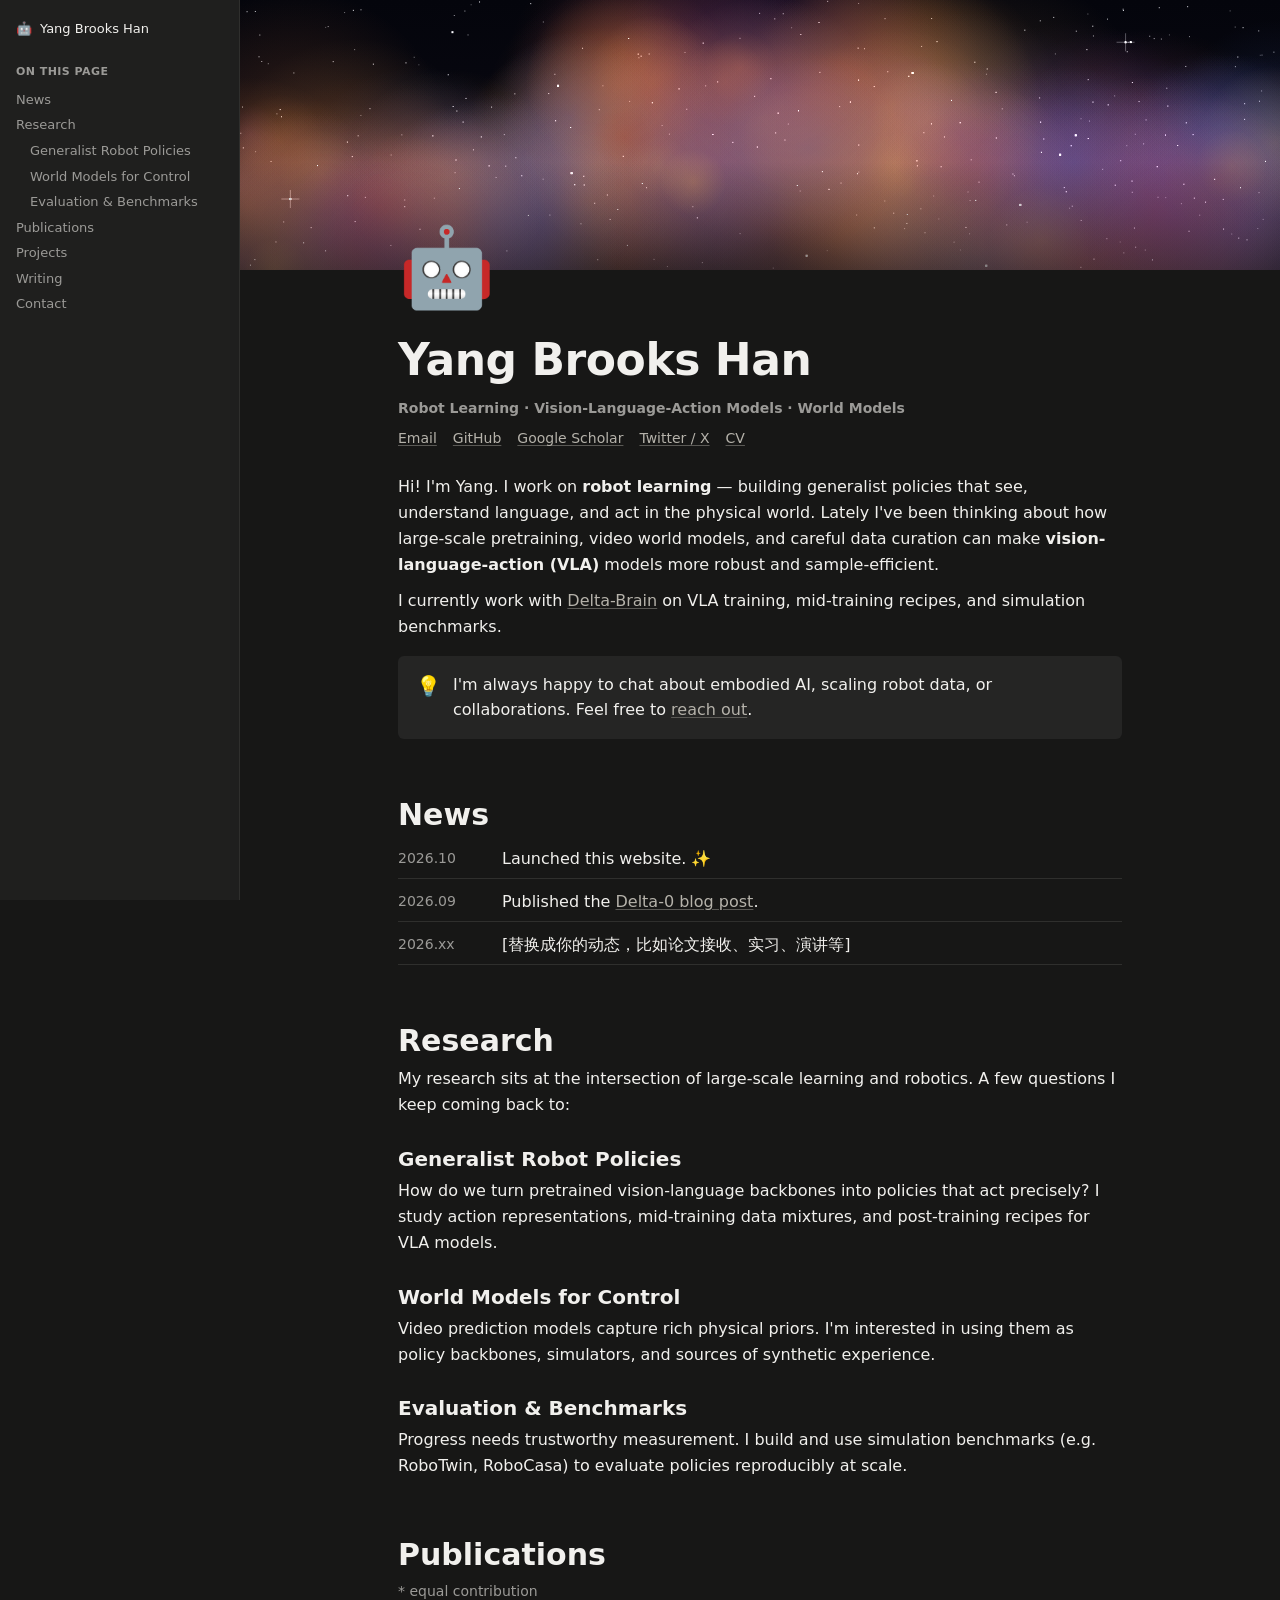
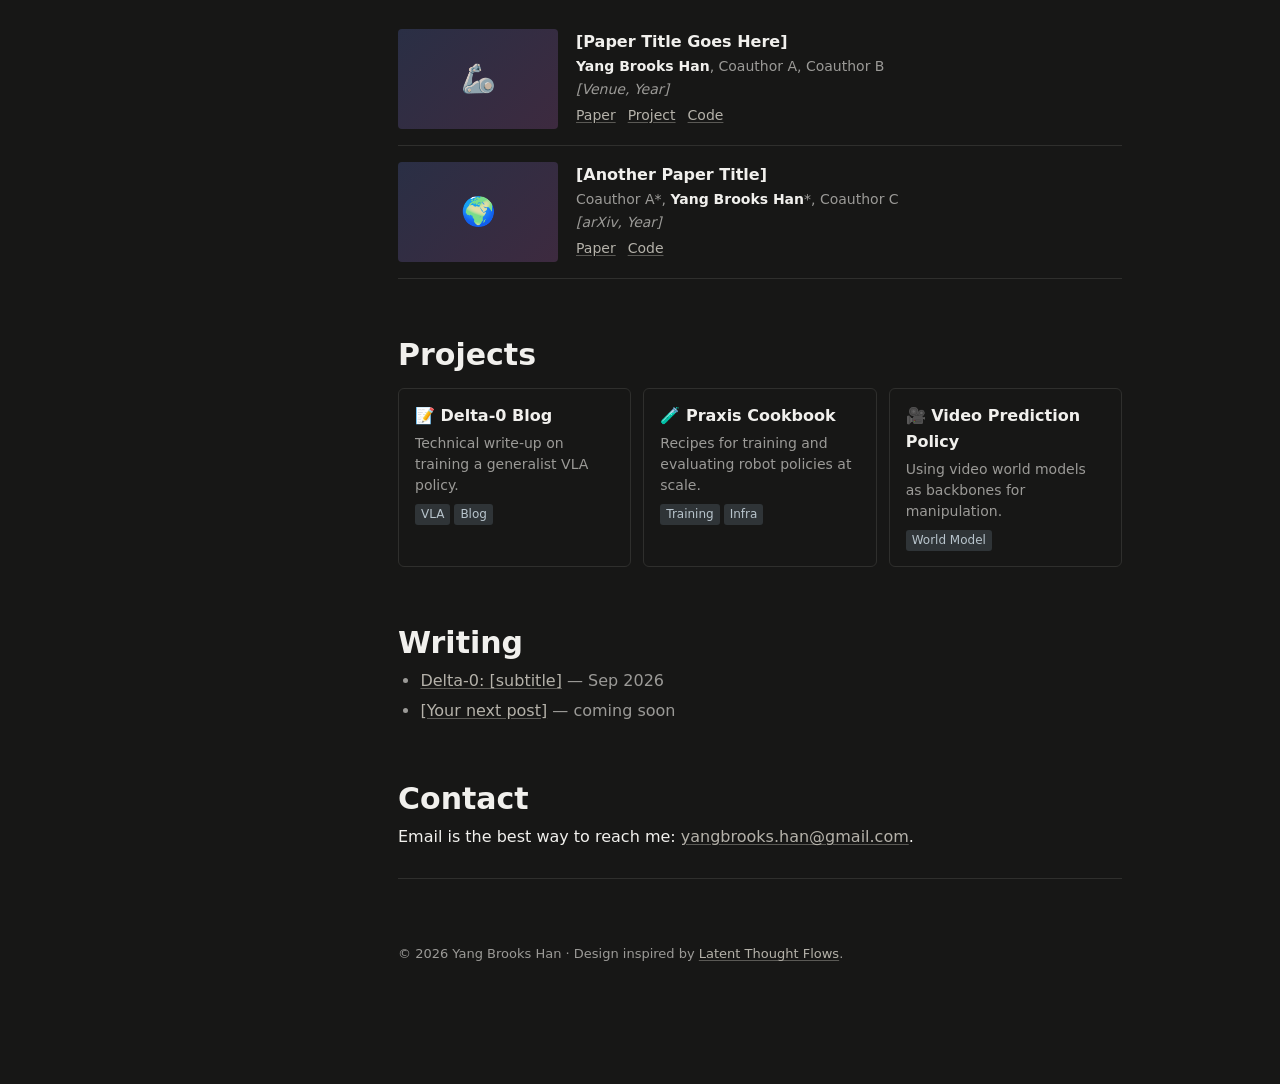
==== index.html @ 304badc1 "Add personal homepage" ====
<!doctype html>
<html lang="zh-CN">
<head>
<meta charset="utf-8">
<meta name="viewport" content="width=device-width, initial-scale=1">
<title>Yang Brooks Han</title>
<meta name="description" content="Yang Brooks Han — robot learning, vision-language-action models, world models.">
<link rel="icon" href="data:image/svg+xml,<svg xmlns='http://www.w3.org/2000/svg' viewBox='0 0 100 100'><text y='.9em' font-size='90'>🤖</text></svg>">
<style>
  :root {
    --bg: #171716;
    --sidebar: #1f1f1e;
    --fg: #f1f0ed;
    --muted: #9b9a97;
    --link: #b5b2aa;
    --border: #2f2f2d;
    --hover: #2a2a28;
    --callout: #252524;
    --accent: #e3b341;
    --font: ui-sans-serif, -apple-system, "system-ui", "Segoe UI", Helvetica, "Apple Color Emoji", Arial, sans-serif, "Segoe UI Emoji", "Segoe UI Symbol";
  }
  * { box-sizing: border-box; }
  html { scroll-behavior: smooth; }
  body { margin: 0; background: var(--bg); color: var(--fg); font-family: var(--font); font-size: 16px; line-height: 1.62; -webkit-font-smoothing: antialiased; }
  a { color: var(--link); text-decoration: underline; text-underline-offset: 2px; text-decoration-color: #5a5955; }
  a:hover { color: var(--fg); text-decoration-color: var(--fg); }

  /* ---------- sidebar ---------- */
  .page-shell { display: flex; min-height: 100vh; }
  .sidebar { position: sticky; top: 0; height: 100vh; width: 240px; flex-shrink: 0; background: var(--sidebar); border-right: 1px solid var(--border); overflow-y: auto; padding: 12px 8px 24px; font-size: 13px; }
  .sidebar .home { display: flex; align-items: center; gap: 8px; padding: 6px 8px; border-radius: 4px; color: var(--fg); text-decoration: none; font-weight: 500; }
  .sidebar .home:hover { background: var(--hover); }
  .toc-label { margin: 18px 8px 6px; font-size: 11px; font-weight: 600; letter-spacing: .04em; color: var(--muted); text-transform: uppercase; }
  .toc-link { display: block; padding: 4px 8px; border-radius: 4px; color: var(--muted); text-decoration: none; line-height: 1.35; }
  .toc-link.sub { padding-left: 22px; }
  .toc-link:hover { background: var(--hover); color: var(--fg); }
  .toc-link.active { color: var(--fg); background: var(--hover); }

  /* ---------- page ---------- */
  .page { flex: 1; min-width: 0; }
  .cover { position: relative; height: 30vh; min-height: 200px; max-height: 300px; overflow: hidden; background: #05060d; }
  .cover canvas { width: 100%; height: 100%; display: block; }
  .content { max-width: 772px; margin: 0 auto; padding: 0 24px 120px; }
  .icon { font-size: 78px; line-height: 1; margin-top: -42px; position: relative; user-select: none; }
  h1 { font-size: 44px; font-weight: 700; line-height: 1.2; margin: 28px 0 10px; letter-spacing: -.01em; }
  h2 { font-size: 30px; font-weight: 700; line-height: 1.3; margin: 56px 0 6px; scroll-margin-top: 24px; }
  h3 { font-size: 20px; font-weight: 600; line-height: 1.3; margin: 28px 0 4px; scroll-margin-top: 24px; }
  p { margin: 6px 0 10px; }
  .meta { color: var(--muted); font-size: 14px; font-weight: 600; margin-bottom: 6px; }
  .links { display: flex; flex-wrap: wrap; gap: 6px 16px; font-size: 14px; margin: 8px 0 24px; }
  hr { border: 0; border-top: 1px solid var(--border); margin: 28px 0; }

  .callout { display: flex; gap: 12px; background: var(--callout); border-radius: 6px; padding: 16px 18px; margin: 16px 0; }
  .callout .emoji { font-size: 20px; line-height: 1.4; }

  ul { padding-left: 1.4em; margin: 6px 0 12px; }
  li { margin: 4px 0; }
  li::marker { color: var(--muted); }

  /* news */
  .news { list-style: none; padding: 0; }
  .news li { display: grid; grid-template-columns: 92px 1fr; gap: 12px; padding: 6px 0; border-bottom: 1px solid var(--border); }
  .news time { color: var(--muted); font-size: 14px; font-variant-numeric: tabular-nums; padding-top: 1px; }

  /* project cards */
  .cards { display: grid; grid-template-columns: repeat(auto-fill, minmax(220px, 1fr)); gap: 12px; margin: 14px 0; }
  .card { display: block; border: 1px solid var(--border); border-radius: 6px; padding: 14px 16px; color: var(--fg); text-decoration: none; transition: background .15s; }
  .card:hover { background: var(--hover); color: var(--fg); }
  .card .t { font-weight: 600; margin-bottom: 4px; }
  .card .d { color: var(--muted); font-size: 14px; line-height: 1.5; }
  .tag { display: inline-block; font-size: 12px; padding: 1px 6px; border-radius: 3px; background: #2f3437; color: #b8c4cc; margin: 8px 4px 0 0; }

  /* publications */
  .pub { display: grid; grid-template-columns: 160px 1fr; gap: 18px; padding: 16px 0; border-bottom: 1px solid var(--border); }
  .pub .thumb { aspect-ratio: 16/10; border-radius: 4px; background: linear-gradient(135deg, #2a2f45, #3d2a3f); display: grid; place-items: center; font-size: 28px; }
  .pub .t { font-weight: 600; }
  .pub .a { color: var(--muted); font-size: 14px; }
  .pub .a b { color: var(--fg); font-weight: 600; }
  .pub .v { font-size: 14px; font-style: italic; color: var(--muted); }
  .pub .l { font-size: 14px; display: flex; gap: 12px; margin-top: 4px; }

  pre { background: var(--callout); border-radius: 6px; padding: 14px 16px; overflow-x: auto; font-size: 13px; line-height: 1.5; }
  code { font-family: ui-monospace, SFMono-Regular, Menlo, monospace; }
  footer { color: var(--muted); font-size: 13px; margin-top: 64px; }

  @media (max-width: 900px) {
    .sidebar { display: none; }
    h1 { font-size: 34px; }
    h2 { font-size: 25px; }
    .content { padding: 0 16px 80px; }
    .icon { font-size: 60px; margin-top: -32px; }
    .pub { grid-template-columns: 1fr; gap: 10px; }
    .pub .thumb { max-width: 220px; }
  }
</style>
</head>
<body>
<div class="page-shell">

  <aside class="sidebar">
    <a class="home" href="#top"><span>🤖</span><span>Yang Brooks Han</span></a>
    <div class="toc-label">On this page</div>
    <nav id="toc"></nav>
  </aside>

  <main class="page" id="top">
    <div class="cover"><canvas id="cover"></canvas></div>
    <div class="content">
      <div class="icon">🤖</div>
      <h1>Yang Brooks Han</h1>
      <div class="meta">Robot Learning · Vision-Language-Action Models · World Models</div>
      <div class="links">
        <a href="mailto:yangbrooks.han@gmail.com">Email</a>
        <a href="https://github.com/YangBrooksHan">GitHub</a>
        <a href="#">Google Scholar</a>
        <a href="#">Twitter / X</a>
        <a href="#">CV</a>
      </div>

      <p>Hi! I'm Yang. I work on <b>robot learning</b> — building generalist policies that see, understand language, and act in the physical world. Lately I've been thinking about how large-scale pretraining, video world models, and careful data curation can make <b>vision-language-action (VLA)</b> models more robust and sample-efficient.</p>
      <p>I currently work with <a href="https://github.com/Delta-Brain">Delta-Brain</a> on VLA training, mid-training recipes, and simulation benchmarks.</p>

      <div class="callout">
        <div class="emoji">💡</div>
        <div>I'm always happy to chat about embodied AI, scaling robot data, or collaborations. Feel free to <a href="mailto:yangbrooks.han@gmail.com">reach out</a>.</div>
      </div>

      <h2 id="news">News</h2>
      <ul class="news">
        <li><time>2026.10</time><span>Launched this website. ✨</span></li>
        <li><time>2026.09</time><span>Published the <a href="https://github.com/Delta-Brain/delta-blog">Delta-0 blog post</a>.</span></li>
        <li><time>2026.xx</time><span>[替换成你的动态，比如论文接收、实习、演讲等]</span></li>
      </ul>

      <h2 id="research">Research</h2>
      <p>My research sits at the intersection of large-scale learning and robotics. A few questions I keep coming back to:</p>
      <h3 id="vla">Generalist Robot Policies</h3>
      <p>How do we turn pretrained vision-language backbones into policies that act precisely? I study action representations, mid-training data mixtures, and post-training recipes for VLA models.</p>
      <h3 id="world-models">World Models for Control</h3>
      <p>Video prediction models capture rich physical priors. I'm interested in using them as policy backbones, simulators, and sources of synthetic experience.</p>
      <h3 id="eval">Evaluation &amp; Benchmarks</h3>
      <p>Progress needs trustworthy measurement. I build and use simulation benchmarks (e.g. RoboTwin, RoboCasa) to evaluate policies reproducibly at scale.</p>

      <h2 id="publications">Publications</h2>
      <p style="color:var(--muted);font-size:14px">* equal contribution</p>
      <div class="pub">
        <div class="thumb">🦾</div>
        <div>
          <div class="t">[Paper Title Goes Here]</div>
          <div class="a"><b>Yang Brooks Han</b>, Coauthor A, Coauthor B</div>
          <div class="v">[Venue, Year]</div>
          <div class="l"><a href="#">Paper</a><a href="#">Project</a><a href="#">Code</a></div>
        </div>
      </div>
      <div class="pub">
        <div class="thumb">🌍</div>
        <div>
          <div class="t">[Another Paper Title]</div>
          <div class="a">Coauthor A*, <b>Yang Brooks Han</b>*, Coauthor C</div>
          <div class="v">[arXiv, Year]</div>
          <div class="l"><a href="#">Paper</a><a href="#">Code</a></div>
        </div>
      </div>

      <h2 id="projects">Projects</h2>
      <div class="cards">
        <a class="card" href="https://github.com/Delta-Brain/delta-blog">
          <div class="t">📝 Delta-0 Blog</div>
          <div class="d">Technical write-up on training a generalist VLA policy.</div>
          <span class="tag">VLA</span><span class="tag">Blog</span>
        </a>
        <a class="card" href="#">
          <div class="t">🧪 Praxis Cookbook</div>
          <div class="d">Recipes for training and evaluating robot policies at scale.</div>
          <span class="tag">Training</span><span class="tag">Infra</span>
        </a>
        <a class="card" href="#">
          <div class="t">🎥 Video Prediction Policy</div>
          <div class="d">Using video world models as backbones for manipulation.</div>
          <span class="tag">World Model</span>
        </a>
      </div>

      <h2 id="writing">Writing</h2>
      <ul>
        <li><a href="https://github.com/Delta-Brain/delta-blog">Delta-0: [subtitle]</a> <span style="color:var(--muted)">— Sep 2026</span></li>
        <li><a href="#">[Your next post]</a> <span style="color:var(--muted)">— coming soon</span></li>
      </ul>

      <h2 id="contact">Contact</h2>
      <p>Email is the best way to reach me: <a href="mailto:yangbrooks.han@gmail.com">yangbrooks.han@gmail.com</a>.</p>

      <hr>
      <footer>© 2026 Yang Brooks Han · Design inspired by <a href="https://latent-thought-flows.vercel.app/">Latent Thought Flows</a>.</footer>
    </div>
  </main>
</div>

<script>
// ---- table of contents + scrollspy ----
(function () {
  const toc = document.getElementById('toc');
  const heads = [...document.querySelectorAll('.content h2[id], .content h3[id]')];
  const links = heads.map(h => {
    const a = document.createElement('a');
    a.href = '#' + h.id;
    a.textContent = h.textContent;
    a.className = 'toc-link' + (h.tagName === 'H3' ? ' sub' : '');
    toc.appendChild(a);
    return a;
  });
  function spy() {
    let i = heads.findLastIndex ? heads.findLastIndex(h => h.getBoundingClientRect().top < 120) : -1;
    links.forEach((a, j) => a.classList.toggle('active', j === i));
  }
  addEventListener('scroll', spy, { passive: true });
  spy();
})();

// ---- generated nebula cover ----
(function () {
  const c = document.getElementById('cover'), ctx = c.getContext('2d');
  let seed = 7;
  const rnd = () => (seed = (seed * 16807) % 2147483647) / 2147483647;
  function draw() {
    const dpr = Math.min(devicePixelRatio || 1, 2);
    const w = c.clientWidth, h = c.clientHeight;
    if (!w || !h) return;
    c.width = w * dpr; c.height = h * dpr;
    ctx.setTransform(dpr, 0, 0, dpr, 0, 0);
    seed = 7;
    const g = ctx.createLinearGradient(0, 0, 0, h);
    g.addColorStop(0, '#04050c'); g.addColorStop(1, '#0c0a14');
    ctx.fillStyle = g; ctx.fillRect(0, 0, w, h);
    // nebula clouds
    const palette = ['rgba(214,120,60,', 'rgba(170,70,40,', 'rgba(60,90,170,', 'rgba(120,60,140,', 'rgba(230,170,90,'];
    for (let i = 0; i < 140; i++) {
      const x = rnd() * w;
      const ridge = h * (0.55 + 0.18 * Math.sin(x / w * 9 + rnd()));
      const y = ridge + (rnd() - 0.3) * h * 0.5, r = 30 + rnd() * 150;
      const col = palette[(rnd() * palette.length) | 0];
      const rg = ctx.createRadialGradient(x, y, 0, x, y, r);
      rg.addColorStop(0, col + (0.18 + rnd() * 0.22) + ')');
      rg.addColorStop(1, col + '0)');
      ctx.fillStyle = rg; ctx.beginPath(); ctx.arc(x, y, r, 0, Math.PI * 2); ctx.fill();
    }
    // stars
    ctx.globalCompositeOperation = 'lighter';
    for (let i = 0; i < w * h / 900; i++) {
      const x = rnd() * w, y = rnd() * h, s = rnd();
      ctx.fillStyle = `rgba(255,255,255,${0.3 + s * 0.7})`;
      ctx.fillRect(x, y, s > 0.97 ? 2 : 1, s > 0.97 ? 2 : 1);
      if (s > 0.995) {
        ctx.strokeStyle = 'rgba(255,255,255,.5)'; ctx.lineWidth = 0.6;
        ctx.beginPath(); ctx.moveTo(x - 8, y + 1); ctx.lineTo(x + 10, y + 1);
        ctx.moveTo(x + 1, y - 8); ctx.lineTo(x + 1, y + 10); ctx.stroke();
      }
    }
    ctx.globalCompositeOperation = 'source-over';
    const fade = ctx.createLinearGradient(0, h * 0.6, 0, h);
    fade.addColorStop(0, 'rgba(23,23,22,0)'); fade.addColorStop(1, 'rgba(23,23,22,.55)');
    ctx.fillStyle = fade; ctx.fillRect(0, 0, w, h);
  }
  new ResizeObserver(draw).observe(c.parentElement);
})();
</script>
</body>
</html>
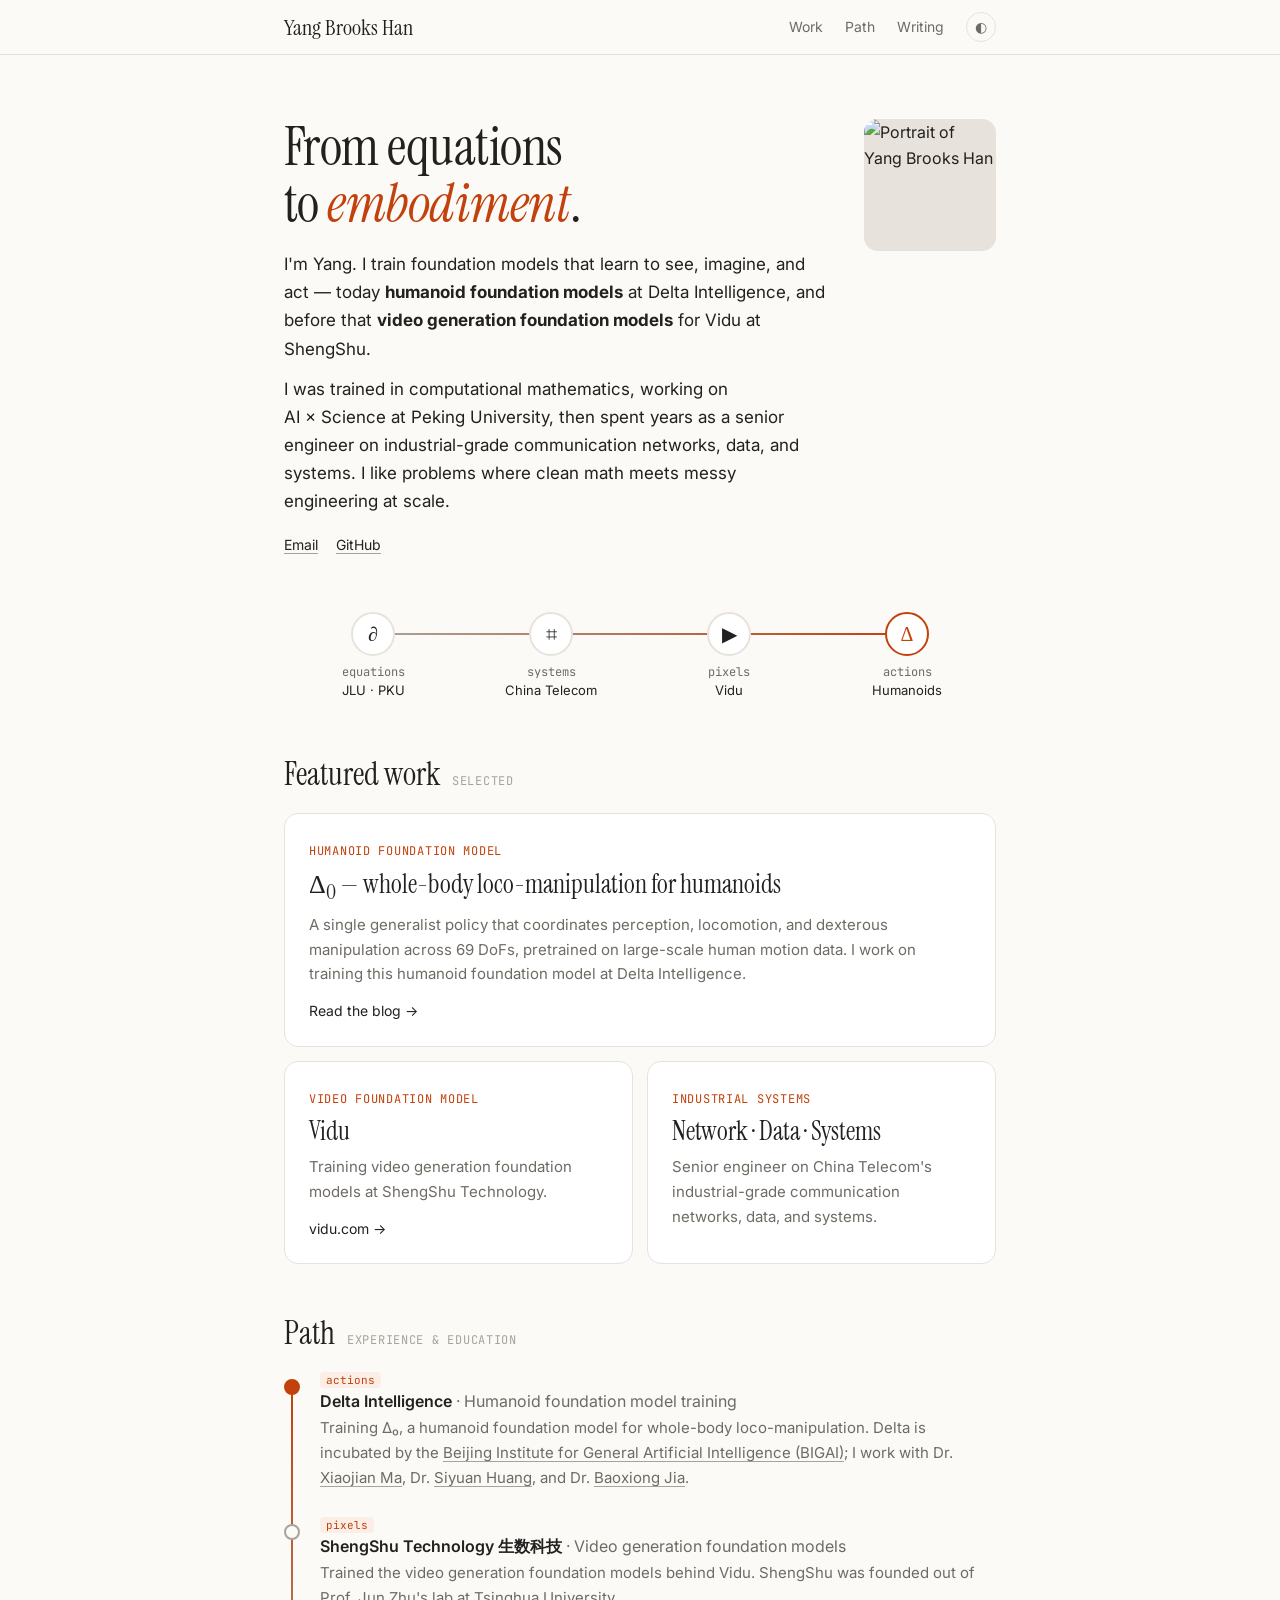
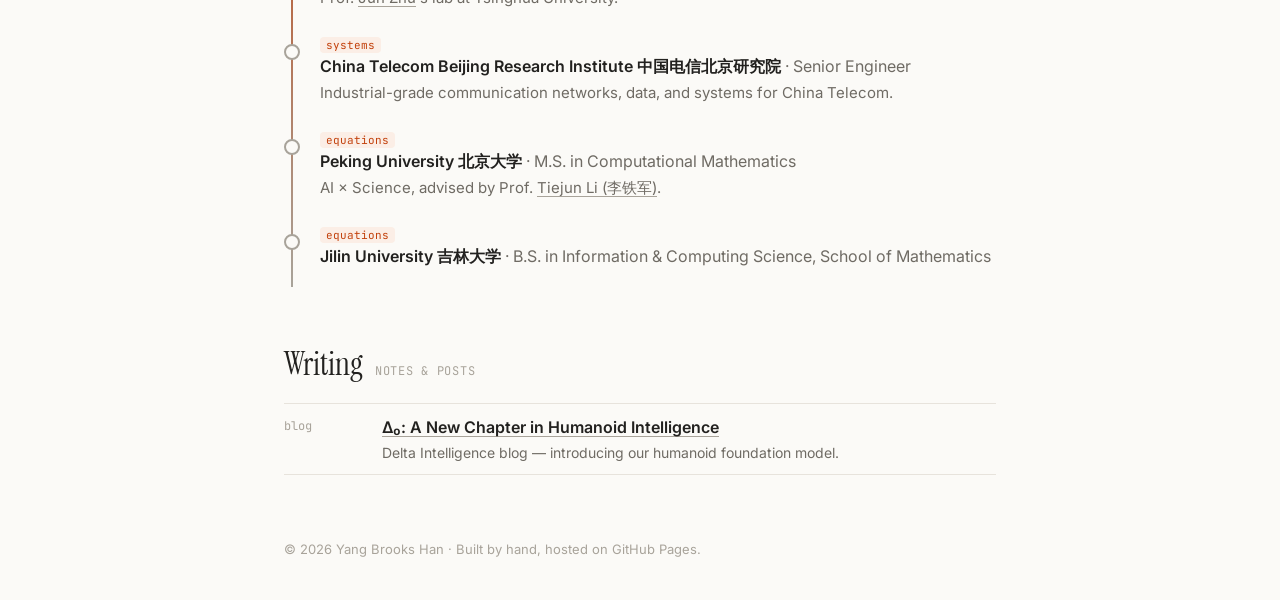
==== commit 9a7ffc15: "Add homepage built around math-to-embodiment path" ====
--- a/index.html
+++ b/index.html
@@ -1,268 +1,121 @@
 <!doctype html>
-<html lang="zh-CN">
+<html lang="en">
 <head>
 <meta charset="utf-8">
 <meta name="viewport" content="width=device-width, initial-scale=1">
 <title>Yang Brooks Han</title>
-<meta name="description" content="Yang Brooks Han — robot learning, vision-language-action models, world models.">
-<link rel="icon" href="data:image/svg+xml,<svg xmlns='http://www.w3.org/2000/svg' viewBox='0 0 100 100'><text y='.9em' font-size='90'>🤖</text></svg>">
-<style>
-  :root {
-    --bg: #171716;
-    --sidebar: #1f1f1e;
-    --fg: #f1f0ed;
-    --muted: #9b9a97;
-    --link: #b5b2aa;
-    --border: #2f2f2d;
-    --hover: #2a2a28;
-    --callout: #252524;
-    --accent: #e3b341;
-    --font: ui-sans-serif, -apple-system, "system-ui", "Segoe UI", Helvetica, "Apple Color Emoji", Arial, sans-serif, "Segoe UI Emoji", "Segoe UI Symbol";
-  }
-  * { box-sizing: border-box; }
-  html { scroll-behavior: smooth; }
-  body { margin: 0; background: var(--bg); color: var(--fg); font-family: var(--font); font-size: 16px; line-height: 1.62; -webkit-font-smoothing: antialiased; }
-  a { color: var(--link); text-decoration: underline; text-underline-offset: 2px; text-decoration-color: #5a5955; }
-  a:hover { color: var(--fg); text-decoration-color: var(--fg); }
-
-  /* ---------- sidebar ---------- */
-  .page-shell { display: flex; min-height: 100vh; }
-  .sidebar { position: sticky; top: 0; height: 100vh; width: 240px; flex-shrink: 0; background: var(--sidebar); border-right: 1px solid var(--border); overflow-y: auto; padding: 12px 8px 24px; font-size: 13px; }
-  .sidebar .home { display: flex; align-items: center; gap: 8px; padding: 6px 8px; border-radius: 4px; color: var(--fg); text-decoration: none; font-weight: 500; }
-  .sidebar .home:hover { background: var(--hover); }
-  .toc-label { margin: 18px 8px 6px; font-size: 11px; font-weight: 600; letter-spacing: .04em; color: var(--muted); text-transform: uppercase; }
-  .toc-link { display: block; padding: 4px 8px; border-radius: 4px; color: var(--muted); text-decoration: none; line-height: 1.35; }
-  .toc-link.sub { padding-left: 22px; }
-  .toc-link:hover { background: var(--hover); color: var(--fg); }
-  .toc-link.active { color: var(--fg); background: var(--hover); }
-
-  /* ---------- page ---------- */
-  .page { flex: 1; min-width: 0; }
-  .cover { position: relative; height: 30vh; min-height: 200px; max-height: 300px; overflow: hidden; background: #05060d; }
-  .cover canvas { width: 100%; height: 100%; display: block; }
-  .content { max-width: 772px; margin: 0 auto; padding: 0 24px 120px; }
-  .icon { font-size: 78px; line-height: 1; margin-top: -42px; position: relative; user-select: none; }
-  h1 { font-size: 44px; font-weight: 700; line-height: 1.2; margin: 28px 0 10px; letter-spacing: -.01em; }
-  h2 { font-size: 30px; font-weight: 700; line-height: 1.3; margin: 56px 0 6px; scroll-margin-top: 24px; }
-  h3 { font-size: 20px; font-weight: 600; line-height: 1.3; margin: 28px 0 4px; scroll-margin-top: 24px; }
-  p { margin: 6px 0 10px; }
-  .meta { color: var(--muted); font-size: 14px; font-weight: 600; margin-bottom: 6px; }
-  .links { display: flex; flex-wrap: wrap; gap: 6px 16px; font-size: 14px; margin: 8px 0 24px; }
-  hr { border: 0; border-top: 1px solid var(--border); margin: 28px 0; }
-
-  .callout { display: flex; gap: 12px; background: var(--callout); border-radius: 6px; padding: 16px 18px; margin: 16px 0; }
-  .callout .emoji { font-size: 20px; line-height: 1.4; }
-
-  ul { padding-left: 1.4em; margin: 6px 0 12px; }
-  li { margin: 4px 0; }
-  li::marker { color: var(--muted); }
-
-  /* news */
-  .news { list-style: none; padding: 0; }
-  .news li { display: grid; grid-template-columns: 92px 1fr; gap: 12px; padding: 6px 0; border-bottom: 1px solid var(--border); }
-  .news time { color: var(--muted); font-size: 14px; font-variant-numeric: tabular-nums; padding-top: 1px; }
-
-  /* project cards */
-  .cards { display: grid; grid-template-columns: repeat(auto-fill, minmax(220px, 1fr)); gap: 12px; margin: 14px 0; }
-  .card { display: block; border: 1px solid var(--border); border-radius: 6px; padding: 14px 16px; color: var(--fg); text-decoration: none; transition: background .15s; }
-  .card:hover { background: var(--hover); color: var(--fg); }
-  .card .t { font-weight: 600; margin-bottom: 4px; }
-  .card .d { color: var(--muted); font-size: 14px; line-height: 1.5; }
-  .tag { display: inline-block; font-size: 12px; padding: 1px 6px; border-radius: 3px; background: #2f3437; color: #b8c4cc; margin: 8px 4px 0 0; }
-
-  /* publications */
-  .pub { display: grid; grid-template-columns: 160px 1fr; gap: 18px; padding: 16px 0; border-bottom: 1px solid var(--border); }
-  .pub .thumb { aspect-ratio: 16/10; border-radius: 4px; background: linear-gradient(135deg, #2a2f45, #3d2a3f); display: grid; place-items: center; font-size: 28px; }
-  .pub .t { font-weight: 600; }
-  .pub .a { color: var(--muted); font-size: 14px; }
-  .pub .a b { color: var(--fg); font-weight: 600; }
-  .pub .v { font-size: 14px; font-style: italic; color: var(--muted); }
-  .pub .l { font-size: 14px; display: flex; gap: 12px; margin-top: 4px; }
-
-  pre { background: var(--callout); border-radius: 6px; padding: 14px 16px; overflow-x: auto; font-size: 13px; line-height: 1.5; }
-  code { font-family: ui-monospace, SFMono-Regular, Menlo, monospace; }
-  footer { color: var(--muted); font-size: 13px; margin-top: 64px; }
-
-  @media (max-width: 900px) {
-    .sidebar { display: none; }
-    h1 { font-size: 34px; }
-    h2 { font-size: 25px; }
-    .content { padding: 0 16px 80px; }
-    .icon { font-size: 60px; margin-top: -32px; }
-    .pub { grid-template-columns: 1fr; gap: 10px; }
-    .pub .thumb { max-width: 220px; }
-  }
-</style>
+<meta name="description" content="Yang Brooks Han — from mathematics to embodied intelligence: video foundation models and humanoid foundation models.">
+<link rel="icon" href="data:image/svg+xml,<svg xmlns='http://www.w3.org/2000/svg' viewBox='0 0 100 100'><rect width='100' height='100' rx='22' fill='%23c2410c'/><text x='50' y='72' font-size='64' text-anchor='middle' fill='white' font-family='Georgia'>∂</text></svg>">
+<link rel="preconnect" href="https://fonts.googleapis.com">
+<link rel="preconnect" href="https://fonts.gstatic.com" crossorigin>
+<link href="https://fonts.googleapis.com/css2?family=Instrument+Serif:ital@0;1&family=Inter:wght@400;600&family=JetBrains+Mono&display=swap" rel="stylesheet">
+<link rel="stylesheet" href="style.css">
+<script>
+  try { const t = localStorage.getItem('theme'); if (t) document.documentElement.dataset.theme = t; } catch (e) {}
+</script>
 </head>
 <body>
-<div class="page-shell">
+<nav>
+  <div class="wrap">
+    <a class="brand" href="#">Yang Brooks Han</a>
+    <a href="#work">Work</a>
+    <a href="#path" class="hide-sm">Path</a>
+    <a href="#writing">Writing</a>
+    <button id="theme" aria-label="Toggle dark mode">◐</button>
+  </div>
+</nav>
 
-  <aside class="sidebar">
-    <a class="home" href="#top"><span>🤖</span><span>Yang Brooks Han</span></a>
-    <div class="toc-label">On this page</div>
-    <nav id="toc"></nav>
-  </aside>
-
-  <main class="page" id="top">
-    <div class="cover"><canvas id="cover"></canvas></div>
-    <div class="content">
-      <div class="icon">🤖</div>
-      <h1>Yang Brooks Han</h1>
-      <div class="meta">Robot Learning · Vision-Language-Action Models · World Models</div>
+<main class="wrap">
+  <header class="hero">
+    <div>
+      <h1>From equations<br>to <em>embodiment</em>.</h1>
+      <p>I'm Yang. I train foundation models that learn to see, imagine, and act — today <b>humanoid foundation models</b> at Delta Intelligence, and before that <b>video generation foundation models</b> for Vidu at ShengShu.</p>
+      <p>I was trained in computational mathematics, working on AI&nbsp;×&nbsp;Science at Peking University, then spent years as a senior engineer on industrial-grade communication networks, data, and systems. I like problems where clean math meets messy engineering at scale.</p>
       <div class="links">
         <a href="mailto:yangbrooks.han@gmail.com">Email</a>
         <a href="https://github.com/YangBrooksHan">GitHub</a>
-        <a href="#">Google Scholar</a>
-        <a href="#">Twitter / X</a>
-        <a href="#">CV</a>
       </div>
+    </div>
+    <img src="https://github.com/YangBrooksHan.png" alt="Portrait of Yang Brooks Han">
+  </header>
 
-      <p>Hi! I'm Yang. I work on <b>robot learning</b> — building generalist policies that see, understand language, and act in the physical world. Lately I've been thinking about how large-scale pretraining, video world models, and careful data curation can make <b>vision-language-action (VLA)</b> models more robust and sample-efficient.</p>
-      <p>I currently work with <a href="https://github.com/Delta-Brain">Delta-Brain</a> on VLA training, mid-training recipes, and simulation benchmarks.</p>
+  <div class="path" aria-label="Career path">
+    <a href="#p-math"><span class="dot">∂</span><span class="k">equations</span><span class="v">JLU · PKU</span></a>
+    <a href="#p-telecom"><span class="dot">⌗</span><span class="k">systems</span><span class="v">China Telecom</span></a>
+    <a href="#p-vidu"><span class="dot">▶</span><span class="k">pixels</span><span class="v">Vidu</span></a>
+    <a href="#p-delta"><span class="dot">Δ</span><span class="k">actions</span><span class="v">Humanoids</span></a>
+  </div>
 
-      <div class="callout">
-        <div class="emoji">💡</div>
-        <div>I'm always happy to chat about embodied AI, scaling robot data, or collaborations. Feel free to <a href="mailto:yangbrooks.han@gmail.com">reach out</a>.</div>
+  <section id="work">
+    <h2>Featured work <small>selected</small></h2>
+    <a class="feature" href="https://deltai.com/en/blog/delta-0">
+      <span class="eyebrow">Humanoid foundation model</span>
+      <h3>Δ<sub>0</sub> — whole-body loco-manipulation for humanoids</h3>
+      <p>A single generalist policy that coordinates perception, locomotion, and dexterous manipulation across 69 DoFs, pretrained on large-scale human motion data. I work on training this humanoid foundation model at Delta Intelligence.</p>
+      <span class="go">Read the blog →</span>
+    </a>
+    <div class="grid2">
+      <a class="feature" href="https://www.vidu.com/">
+        <span class="eyebrow">Video foundation model</span>
+        <h3>Vidu</h3>
+        <p>Training video generation foundation models at ShengShu Technology.</p>
+        <span class="go">vidu.com →</span>
+      </a>
+      <div class="feature">
+        <span class="eyebrow">Industrial systems</span>
+        <h3>Network · Data · Systems</h3>
+        <p>Senior engineer on China Telecom's industrial-grade communication networks, data, and systems.</p>
       </div>
+    </div>
+  </section>
 
-      <h2 id="news">News</h2>
-      <ul class="news">
-        <li><time>2026.10</time><span>Launched this website. ✨</span></li>
-        <li><time>2026.09</time><span>Published the <a href="https://github.com/Delta-Brain/delta-blog">Delta-0 blog post</a>.</span></li>
-        <li><time>2026.xx</time><span>[替换成你的动态，比如论文接收、实习、演讲等]</span></li>
-      </ul>
+  <section id="path">
+    <h2>Path <small>experience &amp; education</small></h2>
+    <ol class="timeline">
+      <li id="p-delta">
+        <div class="when"><span class="tag">actions</span></div>
+        <div class="org">Delta Intelligence <span>· Humanoid foundation model training</span></div>
+        <p>Training Δ₀, a humanoid foundation model for whole-body loco-manipulation. Delta is incubated by the <a href="https://www.bigai.ai/">Beijing Institute for General Artificial Intelligence (BIGAI)</a>; I work with Dr. <a href="https://jeasinema.github.io/">Xiaojian Ma</a>, Dr. <a href="https://siyuanhuang.com/">Siyuan Huang</a>, and Dr. <a href="https://buzz-beater.github.io/">Baoxiong Jia</a>.</p>
+      </li>
+      <li id="p-vidu">
+        <div class="when"><span class="tag">pixels</span></div>
+        <div class="org">ShengShu Technology 生数科技 <span>· Video generation foundation models</span></div>
+        <p>Trained the video generation foundation models behind Vidu. ShengShu was founded out of Prof. <a href="https://ml.cs.tsinghua.edu.cn/~jun/index.shtml">Jun Zhu</a>'s lab at Tsinghua University.</p>
+      </li>
+      <li id="p-telecom">
+        <div class="when"><span class="tag">systems</span></div>
+        <div class="org">China Telecom Beijing Research Institute 中国电信北京研究院 <span>· Senior Engineer</span></div>
+        <p>Industrial-grade communication networks, data, and systems for China Telecom.</p>
+      </li>
+      <li id="p-math">
+        <div class="when"><span class="tag">equations</span></div>
+        <div class="org">Peking University 北京大学 <span>· M.S. in Computational Mathematics</span></div>
+        <p>AI × Science, advised by Prof. <a href="https://math.pku.edu.cn/teachers/litj/">Tiejun Li (李铁军)</a>.</p>
+      </li>
+      <li>
+        <div class="when"><span class="tag">equations</span></div>
+        <div class="org">Jilin University 吉林大学 <span>· B.S. in Information &amp; Computing Science, School of Mathematics</span></div>
+      </li>
+    </ol>
+  </section>
 
-      <h2 id="research">Research</h2>
-      <p>My research sits at the intersection of large-scale learning and robotics. A few questions I keep coming back to:</p>
-      <h3 id="vla">Generalist Robot Policies</h3>
-      <p>How do we turn pretrained vision-language backbones into policies that act precisely? I study action representations, mid-training data mixtures, and post-training recipes for VLA models.</p>
-      <h3 id="world-models">World Models for Control</h3>
-      <p>Video prediction models capture rich physical priors. I'm interested in using them as policy backbones, simulators, and sources of synthetic experience.</p>
-      <h3 id="eval">Evaluation &amp; Benchmarks</h3>
-      <p>Progress needs trustworthy measurement. I build and use simulation benchmarks (e.g. RoboTwin, RoboCasa) to evaluate policies reproducibly at scale.</p>
+  <section id="writing">
+    <h2>Writing <small>notes &amp; posts</small></h2>
+    <ul class="rows">
+      <li><time>blog</time><div><a href="https://deltai.com/en/blog/delta-0"><b>Δ₀: A New Chapter in Humanoid Intelligence</b></a><span class="meta">Delta Intelligence blog — introducing our humanoid foundation model.</span></div></li>
+    </ul>
+  </section>
 
-      <h2 id="publications">Publications</h2>
-      <p style="color:var(--muted);font-size:14px">* equal contribution</p>
-      <div class="pub">
-        <div class="thumb">🦾</div>
-        <div>
-          <div class="t">[Paper Title Goes Here]</div>
-          <div class="a"><b>Yang Brooks Han</b>, Coauthor A, Coauthor B</div>
-          <div class="v">[Venue, Year]</div>
-          <div class="l"><a href="#">Paper</a><a href="#">Project</a><a href="#">Code</a></div>
-        </div>
-      </div>
-      <div class="pub">
-        <div class="thumb">🌍</div>
-        <div>
-          <div class="t">[Another Paper Title]</div>
-          <div class="a">Coauthor A*, <b>Yang Brooks Han</b>*, Coauthor C</div>
-          <div class="v">[arXiv, Year]</div>
-          <div class="l"><a href="#">Paper</a><a href="#">Code</a></div>
-        </div>
-      </div>
-
-      <h2 id="projects">Projects</h2>
-      <div class="cards">
-        <a class="card" href="https://github.com/Delta-Brain/delta-blog">
-          <div class="t">📝 Delta-0 Blog</div>
-          <div class="d">Technical write-up on training a generalist VLA policy.</div>
-          <span class="tag">VLA</span><span class="tag">Blog</span>
-        </a>
-        <a class="card" href="#">
-          <div class="t">🧪 Praxis Cookbook</div>
-          <div class="d">Recipes for training and evaluating robot policies at scale.</div>
-          <span class="tag">Training</span><span class="tag">Infra</span>
-        </a>
-        <a class="card" href="#">
-          <div class="t">🎥 Video Prediction Policy</div>
-          <div class="d">Using video world models as backbones for manipulation.</div>
-          <span class="tag">World Model</span>
-        </a>
-      </div>
-
-      <h2 id="writing">Writing</h2>
-      <ul>
-        <li><a href="https://github.com/Delta-Brain/delta-blog">Delta-0: [subtitle]</a> <span style="color:var(--muted)">— Sep 2026</span></li>
-        <li><a href="#">[Your next post]</a> <span style="color:var(--muted)">— coming soon</span></li>
-      </ul>
-
-      <h2 id="contact">Contact</h2>
-      <p>Email is the best way to reach me: <a href="mailto:yangbrooks.han@gmail.com">yangbrooks.han@gmail.com</a>.</p>
-
-      <hr>
-      <footer>© 2026 Yang Brooks Han · Design inspired by <a href="https://latent-thought-flows.vercel.app/">Latent Thought Flows</a>.</footer>
-    </div>
-  </main>
-</div>
+  <footer>© 2026 Yang Brooks Han · Built by hand, hosted on GitHub Pages.</footer>
+</main>
 
 <script>
-// ---- table of contents + scrollspy ----
-(function () {
-  const toc = document.getElementById('toc');
-  const heads = [...document.querySelectorAll('.content h2[id], .content h3[id]')];
-  const links = heads.map(h => {
-    const a = document.createElement('a');
-    a.href = '#' + h.id;
-    a.textContent = h.textContent;
-    a.className = 'toc-link' + (h.tagName === 'H3' ? ' sub' : '');
-    toc.appendChild(a);
-    return a;
+  document.getElementById('theme').addEventListener('click', () => {
+    const root = document.documentElement;
+    const dark = root.dataset.theme ? root.dataset.theme === 'dark' : matchMedia('(prefers-color-scheme: dark)').matches;
+    root.dataset.theme = dark ? 'light' : 'dark';
+    try { localStorage.setItem('theme', root.dataset.theme); } catch (e) {}
   });
-  function spy() {
-    let i = heads.findLastIndex ? heads.findLastIndex(h => h.getBoundingClientRect().top < 120) : -1;
-    links.forEach((a, j) => a.classList.toggle('active', j === i));
-  }
-  addEventListener('scroll', spy, { passive: true });
-  spy();
-})();
-
-// ---- generated nebula cover ----
-(function () {
-  const c = document.getElementById('cover'), ctx = c.getContext('2d');
-  let seed = 7;
-  const rnd = () => (seed = (seed * 16807) % 2147483647) / 2147483647;
-  function draw() {
-    const dpr = Math.min(devicePixelRatio || 1, 2);
-    const w = c.clientWidth, h = c.clientHeight;
-    if (!w || !h) return;
-    c.width = w * dpr; c.height = h * dpr;
-    ctx.setTransform(dpr, 0, 0, dpr, 0, 0);
-    seed = 7;
-    const g = ctx.createLinearGradient(0, 0, 0, h);
-    g.addColorStop(0, '#04050c'); g.addColorStop(1, '#0c0a14');
-    ctx.fillStyle = g; ctx.fillRect(0, 0, w, h);
-    // nebula clouds
-    const palette = ['rgba(214,120,60,', 'rgba(170,70,40,', 'rgba(60,90,170,', 'rgba(120,60,140,', 'rgba(230,170,90,'];
-    for (let i = 0; i < 140; i++) {
-      const x = rnd() * w;
-      const ridge = h * (0.55 + 0.18 * Math.sin(x / w * 9 + rnd()));
-      const y = ridge + (rnd() - 0.3) * h * 0.5, r = 30 + rnd() * 150;
-      const col = palette[(rnd() * palette.length) | 0];
-      const rg = ctx.createRadialGradient(x, y, 0, x, y, r);
-      rg.addColorStop(0, col + (0.18 + rnd() * 0.22) + ')');
-      rg.addColorStop(1, col + '0)');
-      ctx.fillStyle = rg; ctx.beginPath(); ctx.arc(x, y, r, 0, Math.PI * 2); ctx.fill();
-    }
-    // stars
-    ctx.globalCompositeOperation = 'lighter';
-    for (let i = 0; i < w * h / 900; i++) {
-      const x = rnd() * w, y = rnd() * h, s = rnd();
-      ctx.fillStyle = `rgba(255,255,255,${0.3 + s * 0.7})`;
-      ctx.fillRect(x, y, s > 0.97 ? 2 : 1, s > 0.97 ? 2 : 1);
-      if (s > 0.995) {
-        ctx.strokeStyle = 'rgba(255,255,255,.5)'; ctx.lineWidth = 0.6;
-        ctx.beginPath(); ctx.moveTo(x - 8, y + 1); ctx.lineTo(x + 10, y + 1);
-        ctx.moveTo(x + 1, y - 8); ctx.lineTo(x + 1, y + 10); ctx.stroke();
-      }
-    }
-    ctx.globalCompositeOperation = 'source-over';
-    const fade = ctx.createLinearGradient(0, h * 0.6, 0, h);
-    fade.addColorStop(0, 'rgba(23,23,22,0)'); fade.addColorStop(1, 'rgba(23,23,22,.55)');
-    ctx.fillStyle = fade; ctx.fillRect(0, 0, w, h);
-  }
-  new ResizeObserver(draw).observe(c.parentElement);
-})();
 </script>
 </body>
 </html>
--- a/style.css
+++ b/style.css
@@ -0,0 +1,110 @@
+:root {
+  --bg: #fbfaf7;
+  --surface: #ffffff;
+  --fg: #22211f;
+  --muted: #6f6b64;
+  --faint: #a8a39a;
+  --line: #e7e3dc;
+  --accent: #c2410c;
+  --accent-soft: #fbeee6;
+  --serif: "Instrument Serif", Georgia, "Songti SC", serif;
+  --sans: "Inter", -apple-system, "PingFang SC", "Segoe UI", sans-serif;
+  --mono: "JetBrains Mono", ui-monospace, Menlo, monospace;
+}
+@media (prefers-color-scheme: dark) {
+  :root:not([data-theme="light"]) {
+    --bg: #141412; --surface: #1c1b19; --fg: #ecebe6; --muted: #a29e95; --faint: #6e6a62;
+    --line: #2d2c29; --accent: #fb8a4c; --accent-soft: #2a1d15;
+  }
+}
+:root[data-theme="dark"] {
+  --bg: #141412; --surface: #1c1b19; --fg: #ecebe6; --muted: #a29e95; --faint: #6e6a62;
+  --line: #2d2c29; --accent: #fb8a4c; --accent-soft: #2a1d15;
+}
+
+* { box-sizing: border-box; }
+html { scroll-behavior: smooth; }
+body { margin: 0; background: var(--bg); color: var(--fg); font: 16px/1.65 var(--sans); -webkit-font-smoothing: antialiased; }
+a { color: inherit; text-decoration: underline; text-decoration-color: var(--faint); text-underline-offset: 3px; }
+a:hover { color: var(--accent); text-decoration-color: var(--accent); }
+.wrap { max-width: 760px; margin: 0 auto; padding: 0 24px; }
+
+/* nav */
+nav { position: sticky; top: 0; z-index: 5; background: color-mix(in srgb, var(--bg) 88%, transparent); backdrop-filter: blur(8px); border-bottom: 1px solid var(--line); }
+nav .wrap { display: flex; align-items: center; gap: 22px; height: 54px; font-size: 14px; }
+nav .brand { font: 22px var(--serif); text-decoration: none; margin-right: auto; }
+nav a:not(.brand) { text-decoration: none; color: var(--muted); }
+nav a:hover { color: var(--fg); }
+#theme { background: none; border: 1px solid var(--line); border-radius: 50%; width: 30px; height: 30px; cursor: pointer; color: var(--muted); font-size: 14px; }
+
+/* hero */
+.hero { display: grid; grid-template-columns: 1fr 132px; gap: 32px; align-items: start; padding: 64px 0 28px; }
+.hero h1 { font: 400 54px/1.05 var(--serif); margin: 0 0 18px; letter-spacing: -.01em; }
+.hero h1 em { color: var(--accent); }
+.hero p { margin: 0 0 12px; font-size: 17px; }
+.hero img { width: 132px; height: 132px; border-radius: 14px; object-fit: cover; background: var(--line); }
+.links { display: flex; flex-wrap: wrap; gap: 6px 18px; font-size: 14px; margin-top: 18px; }
+
+/* the path: equations → systems → pixels → actions */
+.path { display: grid; grid-template-columns: repeat(4, 1fr); margin: 28px 0 8px; position: relative; }
+.path::before { content: ""; position: absolute; left: 12.5%; right: 12.5%; top: 21px; height: 2px;
+  background: linear-gradient(90deg, var(--faint), var(--accent)); }
+.path a { text-decoration: none; text-align: center; position: relative; padding-bottom: 4px; }
+.path .dot { width: 44px; height: 44px; margin: 0 auto 8px; border-radius: 50%; display: grid; place-items: center;
+  background: var(--surface); border: 2px solid var(--line); font: 20px var(--serif); transition: border-color .2s, transform .2s; }
+.path a:last-child .dot { border-color: var(--accent); color: var(--accent); }
+.path a:hover .dot { border-color: var(--accent); transform: translateY(-2px); }
+.path .k { font: 12px var(--mono); color: var(--muted); display: block; }
+.path .v { font-size: 13px; display: block; }
+
+/* sections */
+section { padding: 40px 0 8px; scroll-margin-top: 54px; }
+h2 { font: 400 32px var(--serif); margin: 0 0 18px; display: flex; align-items: baseline; gap: 12px; }
+h2 small { font: 12px var(--mono); color: var(--faint); letter-spacing: .06em; text-transform: uppercase; }
+
+/* featured */
+.feature { display: block; text-decoration: none; background: var(--surface); border: 1px solid var(--line); border-radius: 14px;
+  padding: 22px 24px; margin-bottom: 14px; transition: border-color .2s, transform .2s; }
+.feature:hover { border-color: var(--accent); transform: translateY(-2px); color: inherit; }
+.feature .eyebrow { font: 12px var(--mono); color: var(--accent); text-transform: uppercase; letter-spacing: .06em; }
+.feature h3 { font: 400 26px/1.2 var(--serif); margin: 6px 0 8px; }
+.feature p { margin: 0; color: var(--muted); font-size: 15px; }
+.feature .go { display: inline-block; margin-top: 12px; font-size: 14px; color: var(--fg); }
+.grid2 { display: grid; grid-template-columns: 1fr 1fr; gap: 14px; }
+.grid2 .feature { margin: 0; }
+
+/* timeline */
+.timeline { list-style: none; margin: 0; padding: 0; position: relative; }
+.timeline::before { content: ""; position: absolute; left: 7px; top: 8px; bottom: 8px; width: 2px;
+  background: linear-gradient(var(--accent), var(--faint)); }
+.timeline li { position: relative; padding: 0 0 26px 36px; scroll-margin-top: 70px; }
+.timeline li::before { content: ""; position: absolute; left: 0; top: 7px; width: 12px; height: 12px; border-radius: 50%;
+  background: var(--bg); border: 2px solid var(--faint); }
+.timeline li:first-child::before { border-color: var(--accent); background: var(--accent); }
+.timeline .when { font: 12px var(--mono); color: var(--faint); }
+.timeline .tag { font: 11px var(--mono); color: var(--accent); background: var(--accent-soft); border-radius: 4px; padding: 1px 6px; }
+.timeline .org { font-weight: 600; }
+.timeline .org span { font-weight: 400; color: var(--muted); }
+.timeline p { margin: 2px 0 0; color: var(--muted); font-size: 15px; }
+
+/* list rows: writing + publications */
+.rows { list-style: none; margin: 0; padding: 0; }
+.rows li { display: grid; grid-template-columns: 84px 1fr; gap: 14px; padding: 10px 0; border-top: 1px solid var(--line); }
+.rows li:last-child { border-bottom: 1px solid var(--line); }
+.rows time { font: 12px/2 var(--mono); color: var(--faint); }
+.rows .meta { display: block; color: var(--muted); font-size: 14px; }
+.rows b { font-weight: 600; }
+
+footer { padding: 56px 0 40px; color: var(--faint); font-size: 13px; }
+
+@media (max-width: 640px) {
+  .wrap { padding: 0 16px; }
+  nav .wrap { gap: 14px; }
+  nav .hide-sm { display: none; }
+  .hero { grid-template-columns: 1fr; gap: 20px; padding-top: 40px; }
+  .hero img { width: 88px; height: 88px; order: -1; }
+  .hero h1 { font-size: 42px; }
+  .path .v { display: none; }
+  .grid2 { grid-template-columns: 1fr; }
+  .rows li { grid-template-columns: 1fr; gap: 0; }
+}
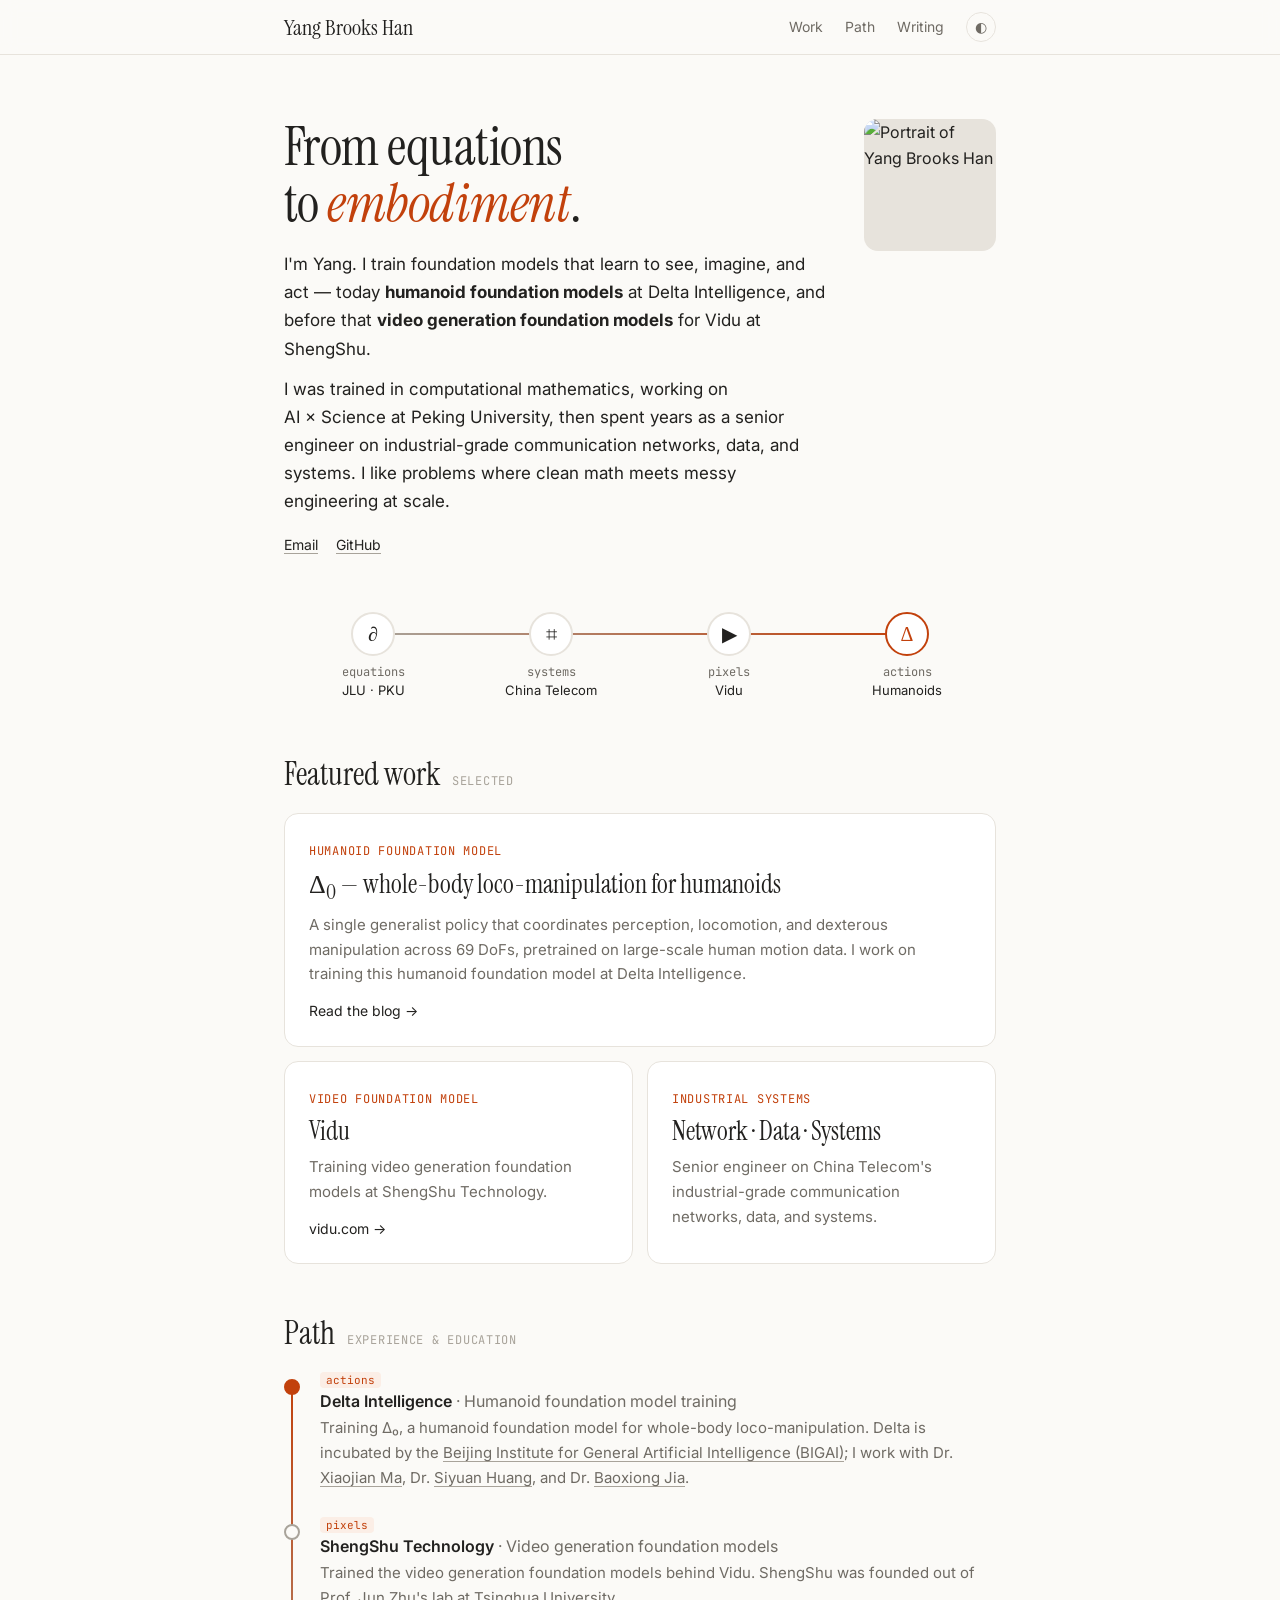
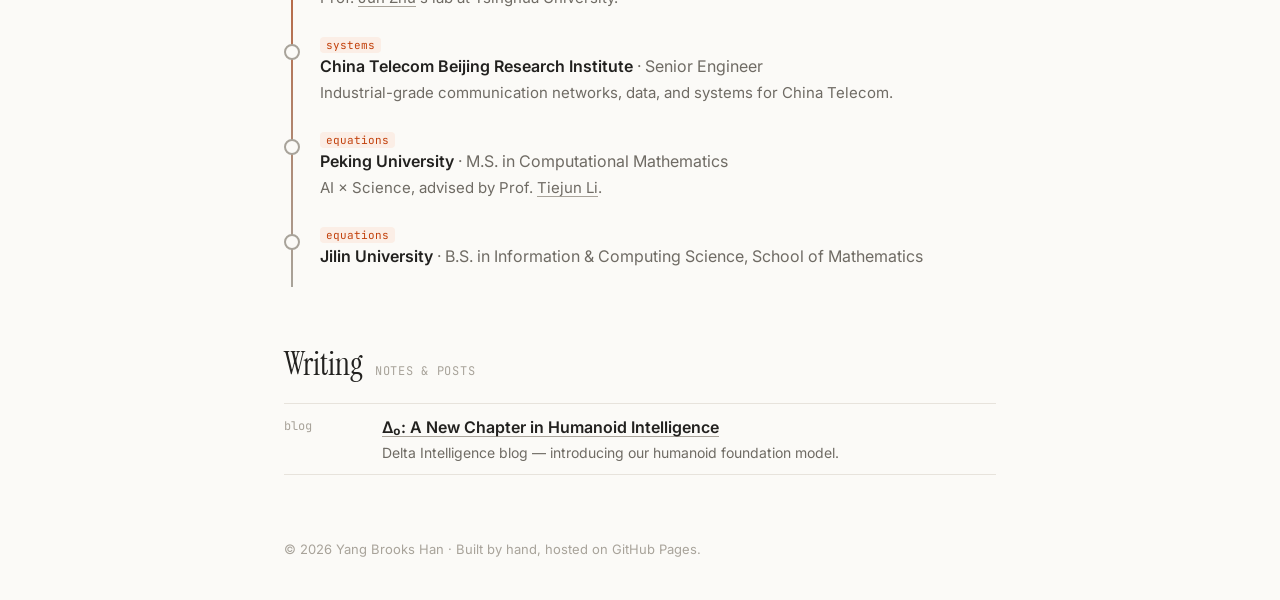
==== commit 70fc41ff: "Drop Chinese names from homepage" ====
--- a/index.html
+++ b/index.html
@@ -79,22 +79,22 @@
       </li>
       <li id="p-vidu">
         <div class="when"><span class="tag">pixels</span></div>
-        <div class="org">ShengShu Technology 生数科技 <span>· Video generation foundation models</span></div>
+        <div class="org">ShengShu Technology <span>· Video generation foundation models</span></div>
         <p>Trained the video generation foundation models behind Vidu. ShengShu was founded out of Prof. <a href="https://ml.cs.tsinghua.edu.cn/~jun/index.shtml">Jun Zhu</a>'s lab at Tsinghua University.</p>
       </li>
       <li id="p-telecom">
         <div class="when"><span class="tag">systems</span></div>
-        <div class="org">China Telecom Beijing Research Institute 中国电信北京研究院 <span>· Senior Engineer</span></div>
+        <div class="org">China Telecom Beijing Research Institute <span>· Senior Engineer</span></div>
         <p>Industrial-grade communication networks, data, and systems for China Telecom.</p>
       </li>
       <li id="p-math">
         <div class="when"><span class="tag">equations</span></div>
-        <div class="org">Peking University 北京大学 <span>· M.S. in Computational Mathematics</span></div>
-        <p>AI × Science, advised by Prof. <a href="https://math.pku.edu.cn/teachers/litj/">Tiejun Li (李铁军)</a>.</p>
+        <div class="org">Peking University <span>· M.S. in Computational Mathematics</span></div>
+        <p>AI × Science, advised by Prof. <a href="https://math.pku.edu.cn/teachers/litj/">Tiejun Li</a>.</p>
       </li>
       <li>
         <div class="when"><span class="tag">equations</span></div>
-        <div class="org">Jilin University 吉林大学 <span>· B.S. in Information &amp; Computing Science, School of Mathematics</span></div>
+        <div class="org">Jilin University <span>· B.S. in Information &amp; Computing Science, School of Mathematics</span></div>
       </li>
     </ol>
   </section>
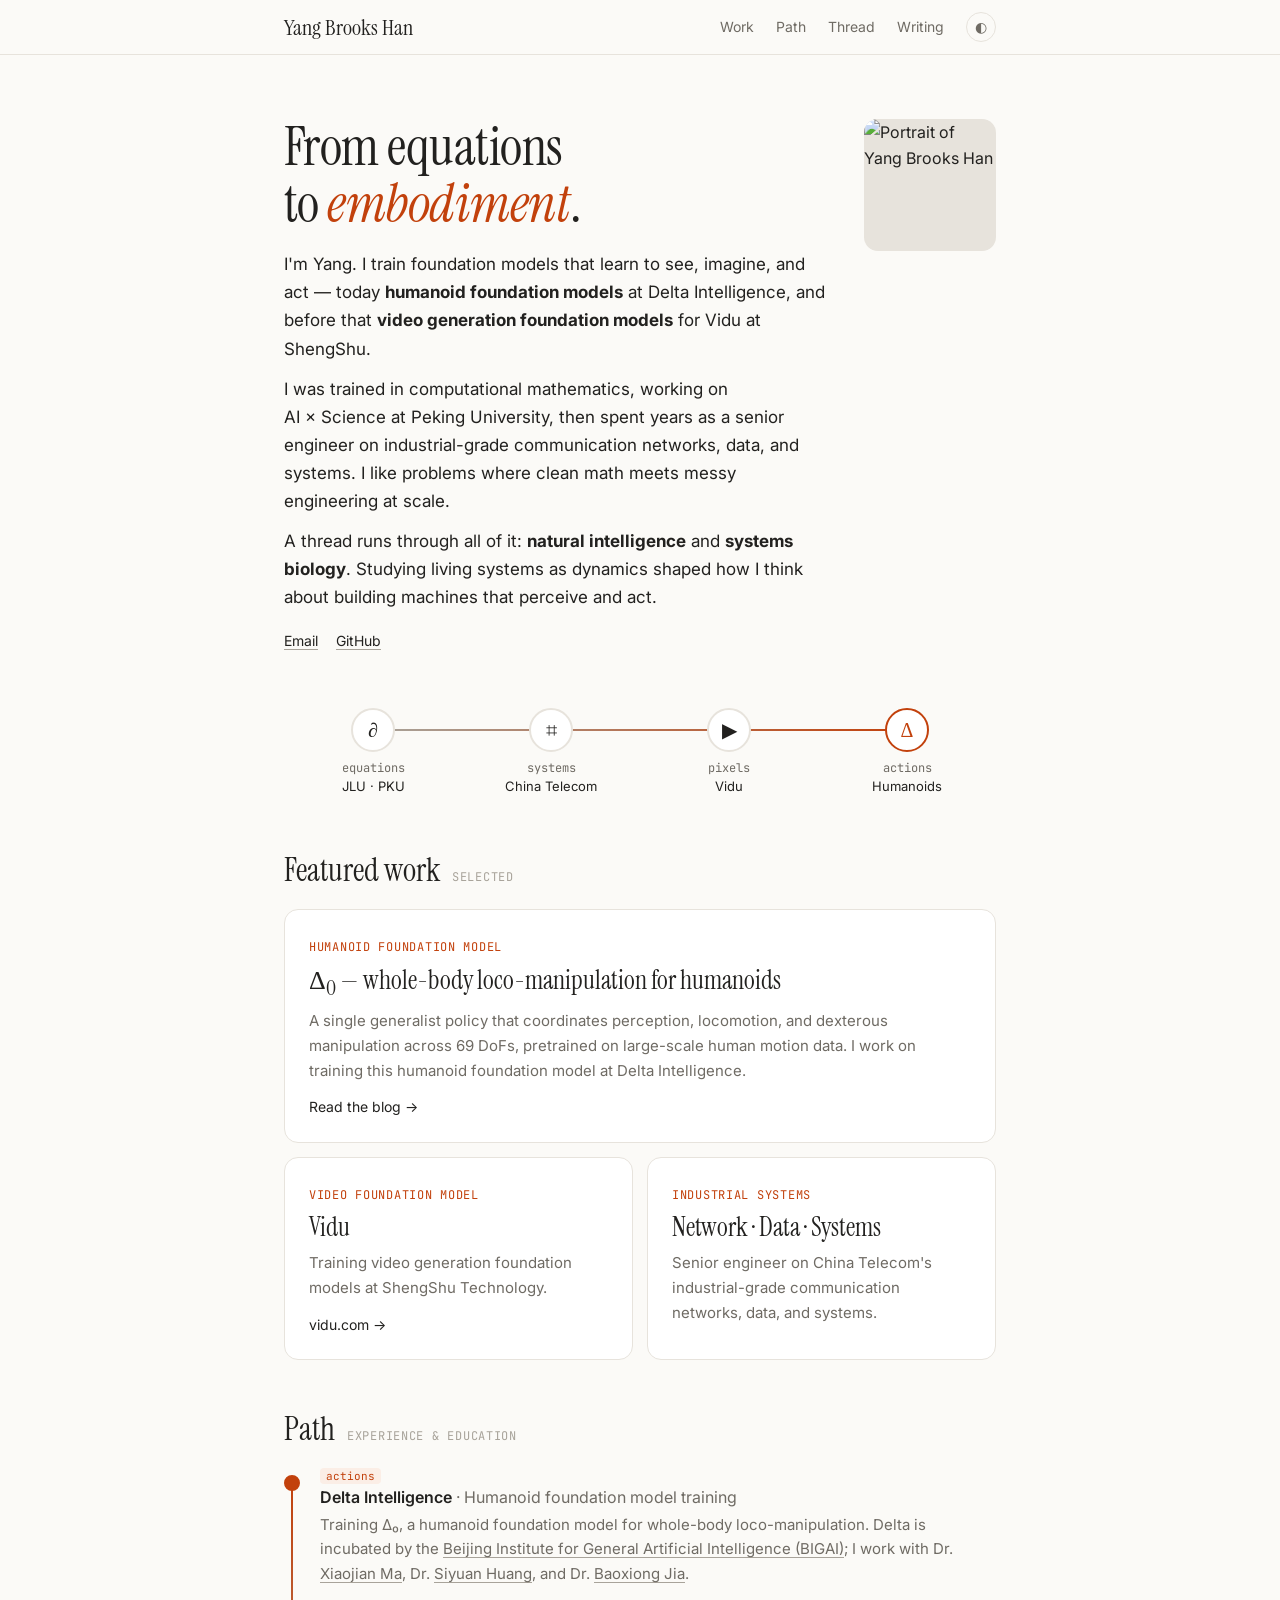
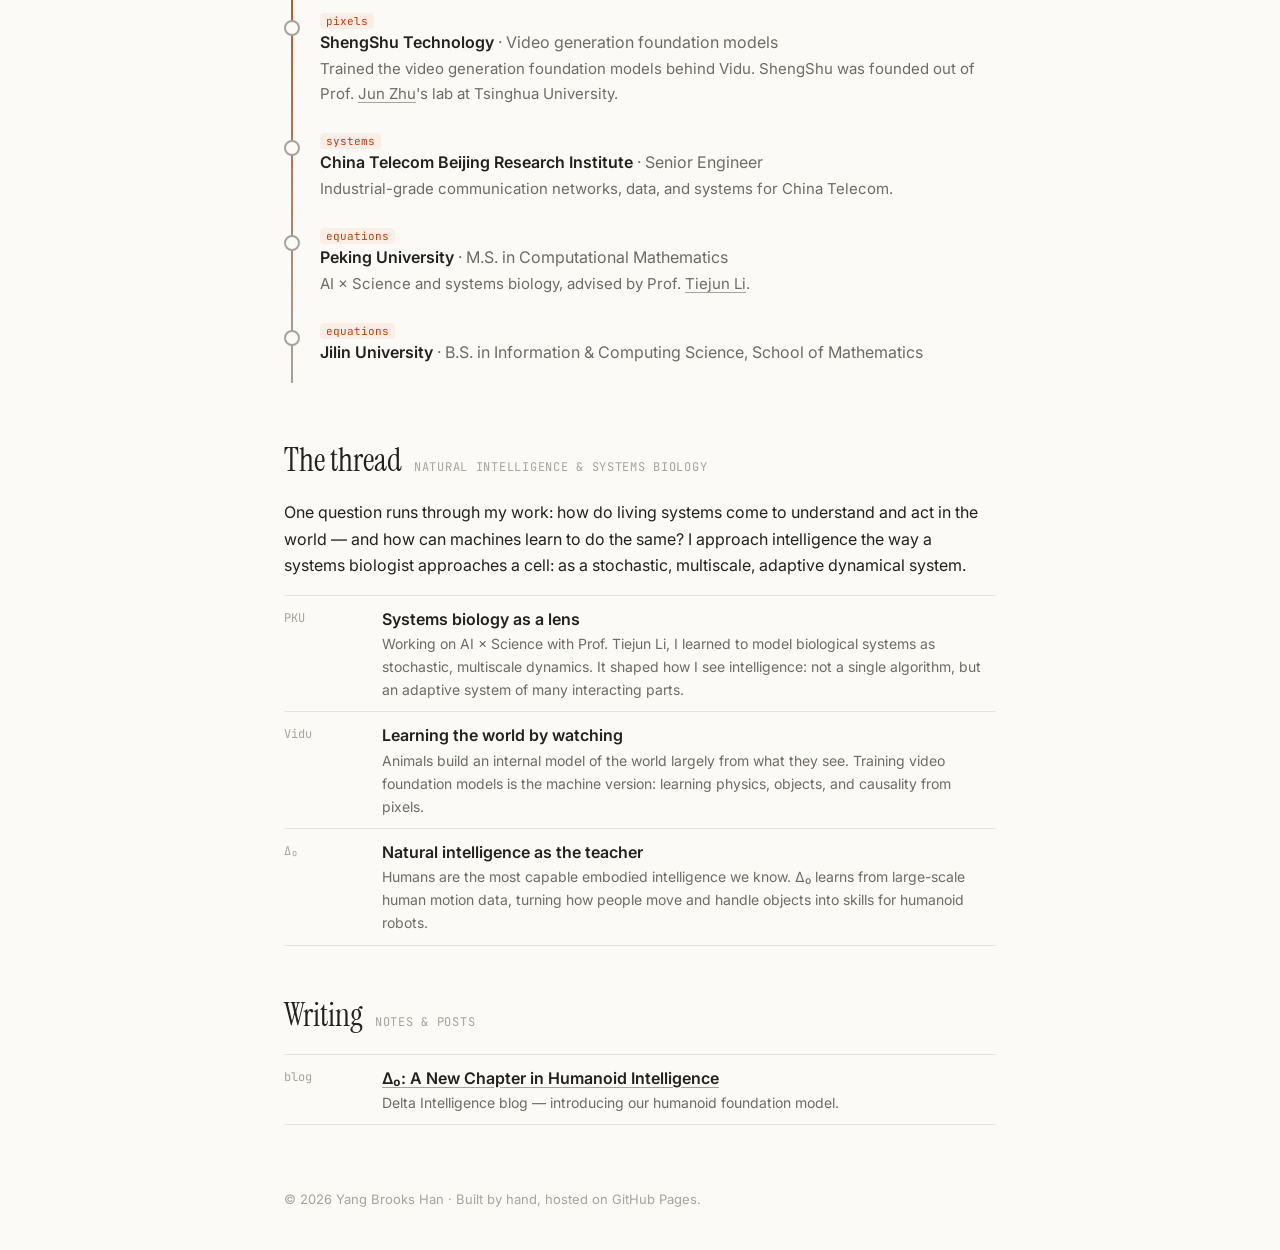
==== commit bb5f1b5b: "Add natural intelligence and systems biology thread, pin nav" ====
--- a/index.html
+++ b/index.html
@@ -19,7 +19,8 @@
   <div class="wrap">
     <a class="brand" href="#">Yang Brooks Han</a>
     <a href="#work">Work</a>
-    <a href="#path" class="hide-sm">Path</a>
+    <a href="#path">Path</a>
+    <a href="#thread">Thread</a>
     <a href="#writing">Writing</a>
     <button id="theme" aria-label="Toggle dark mode">◐</button>
   </div>
@@ -31,6 +32,7 @@
       <h1>From equations<br>to <em>embodiment</em>.</h1>
       <p>I'm Yang. I train foundation models that learn to see, imagine, and act — today <b>humanoid foundation models</b> at Delta Intelligence, and before that <b>video generation foundation models</b> for Vidu at ShengShu.</p>
       <p>I was trained in computational mathematics, working on AI&nbsp;×&nbsp;Science at Peking University, then spent years as a senior engineer on industrial-grade communication networks, data, and systems. I like problems where clean math meets messy engineering at scale.</p>
+      <p>A thread runs through all of it: <b>natural intelligence</b> and <b>systems biology</b>. Studying living systems as dynamics shaped how I think about building machines that perceive and act.</p>
       <div class="links">
         <a href="mailto:yangbrooks.han@gmail.com">Email</a>
         <a href="https://github.com/YangBrooksHan">GitHub</a>
@@ -90,13 +92,23 @@
       <li id="p-math">
         <div class="when"><span class="tag">equations</span></div>
         <div class="org">Peking University <span>· M.S. in Computational Mathematics</span></div>
-        <p>AI × Science, advised by Prof. <a href="https://math.pku.edu.cn/teachers/litj/">Tiejun Li</a>.</p>
+        <p>AI × Science and systems biology, advised by Prof. <a href="https://math.pku.edu.cn/teachers/litj/">Tiejun Li</a>.</p>
       </li>
       <li>
         <div class="when"><span class="tag">equations</span></div>
         <div class="org">Jilin University <span>· B.S. in Information &amp; Computing Science, School of Mathematics</span></div>
       </li>
     </ol>
+  </section>
+
+  <section id="thread">
+    <h2>The thread <small>natural intelligence &amp; systems biology</small></h2>
+    <p>One question runs through my work: how do living systems come to understand and act in the world — and how can machines learn to do the same? I approach intelligence the way a systems biologist approaches a cell: as a stochastic, multiscale, adaptive dynamical system.</p>
+    <ul class="rows">
+      <li><time>PKU</time><div><b>Systems biology as a lens</b><span class="meta">Working on AI × Science with Prof. Tiejun Li, I learned to model biological systems as stochastic, multiscale dynamics. It shaped how I see intelligence: not a single algorithm, but an adaptive system of many interacting parts.</span></div></li>
+      <li><time>Vidu</time><div><b>Learning the world by watching</b><span class="meta">Animals build an internal model of the world largely from what they see. Training video foundation models is the machine version: learning physics, objects, and causality from pixels.</span></div></li>
+      <li><time>Δ₀</time><div><b>Natural intelligence as the teacher</b><span class="meta">Humans are the most capable embodied intelligence we know. Δ₀ learns from large-scale human motion data, turning how people move and handle objects into skills for humanoid robots.</span></div></li>
+    </ul>
   </section>
 
   <section id="writing">
@@ -116,6 +128,15 @@
     root.dataset.theme = dark ? 'light' : 'dark';
     try { localStorage.setItem('theme', root.dataset.theme); } catch (e) {}
   });
+  const navLinks = [...document.querySelectorAll('nav a[href^="#"]:not(.brand)')];
+  const spy = () => {
+    const atBottom = innerHeight + scrollY >= document.documentElement.scrollHeight - 2;
+    const current = atBottom ? navLinks.at(-1)
+      : navLinks.filter(a => document.querySelector(a.hash).getBoundingClientRect().top < innerHeight / 3).pop();
+    navLinks.forEach(a => a.classList.toggle('active', a === current));
+  };
+  addEventListener('scroll', spy, { passive: true });
+  spy();
 </script>
 </body>
 </html>
--- a/style.css
+++ b/style.css
@@ -30,10 +30,12 @@
 .wrap { max-width: 760px; margin: 0 auto; padding: 0 24px; }
 
 /* nav */
-nav { position: sticky; top: 0; z-index: 5; background: color-mix(in srgb, var(--bg) 88%, transparent); backdrop-filter: blur(8px); border-bottom: 1px solid var(--line); }
-nav .wrap { display: flex; align-items: center; gap: 22px; height: 54px; font-size: 14px; }
-nav .brand { font: 22px var(--serif); text-decoration: none; margin-right: auto; }
-nav a:not(.brand) { text-decoration: none; color: var(--muted); }
+nav { position: sticky; top: 0; z-index: 5; background: var(--bg); border-bottom: 1px solid var(--line); }
+nav .wrap { display: flex; flex-wrap: nowrap; align-items: center; gap: 22px; height: 54px; font-size: 14px; overflow-x: auto; scrollbar-width: none; }
+nav .brand { font: 22px var(--serif); text-decoration: none; margin-right: auto; white-space: nowrap; }
+nav a:not(.brand) { text-decoration: none; color: var(--muted); white-space: nowrap; }
+nav a.active { color: var(--fg); }
+#theme { flex-shrink: 0; }
 nav a:hover { color: var(--fg); }
 #theme { background: none; border: 1px solid var(--line); border-radius: 50%; width: 30px; height: 30px; cursor: pointer; color: var(--muted); font-size: 14px; }
 
@@ -99,8 +101,8 @@
 
 @media (max-width: 640px) {
   .wrap { padding: 0 16px; }
-  nav .wrap { gap: 14px; }
-  nav .hide-sm { display: none; }
+  nav .wrap { gap: 11px; font-size: 13px; }
+  nav .brand { font-size: 17px; }
   .hero { grid-template-columns: 1fr; gap: 20px; padding-top: 40px; }
   .hero img { width: 88px; height: 88px; order: -1; }
   .hero h1 { font-size: 42px; }
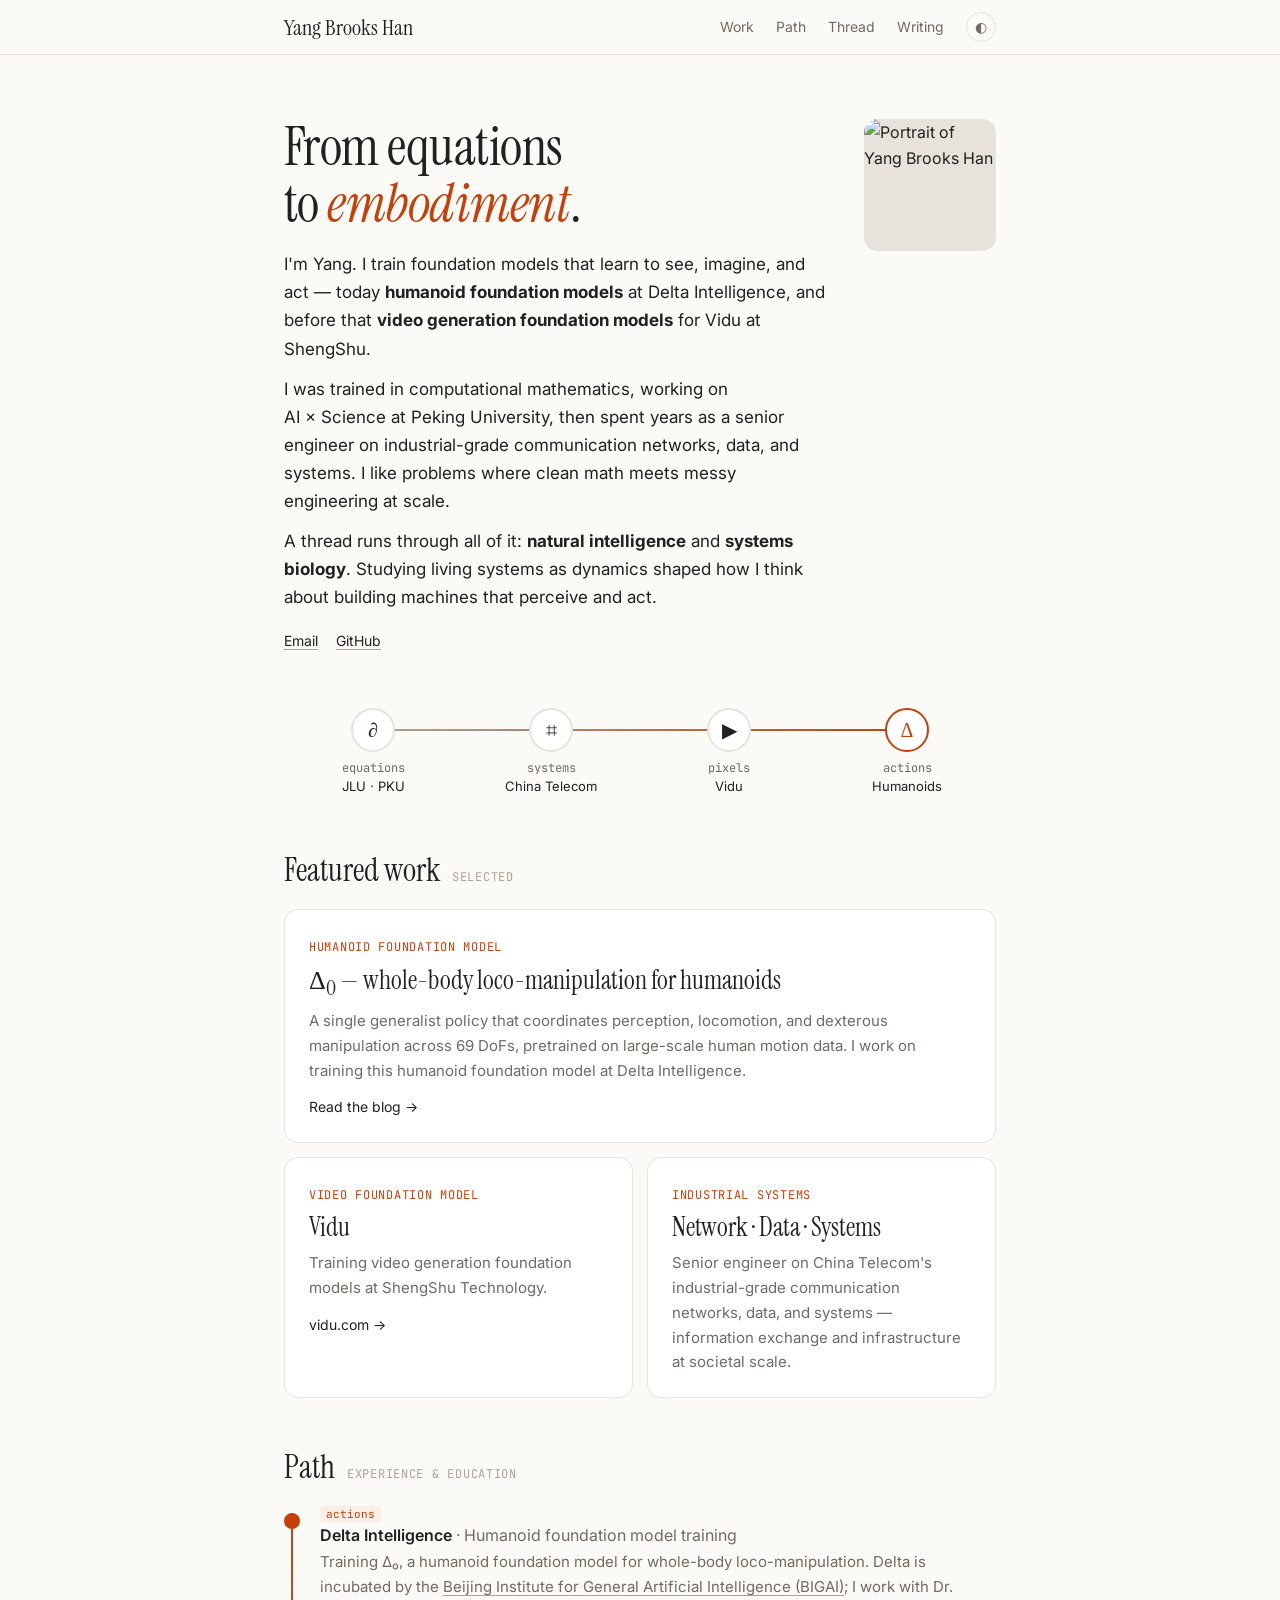
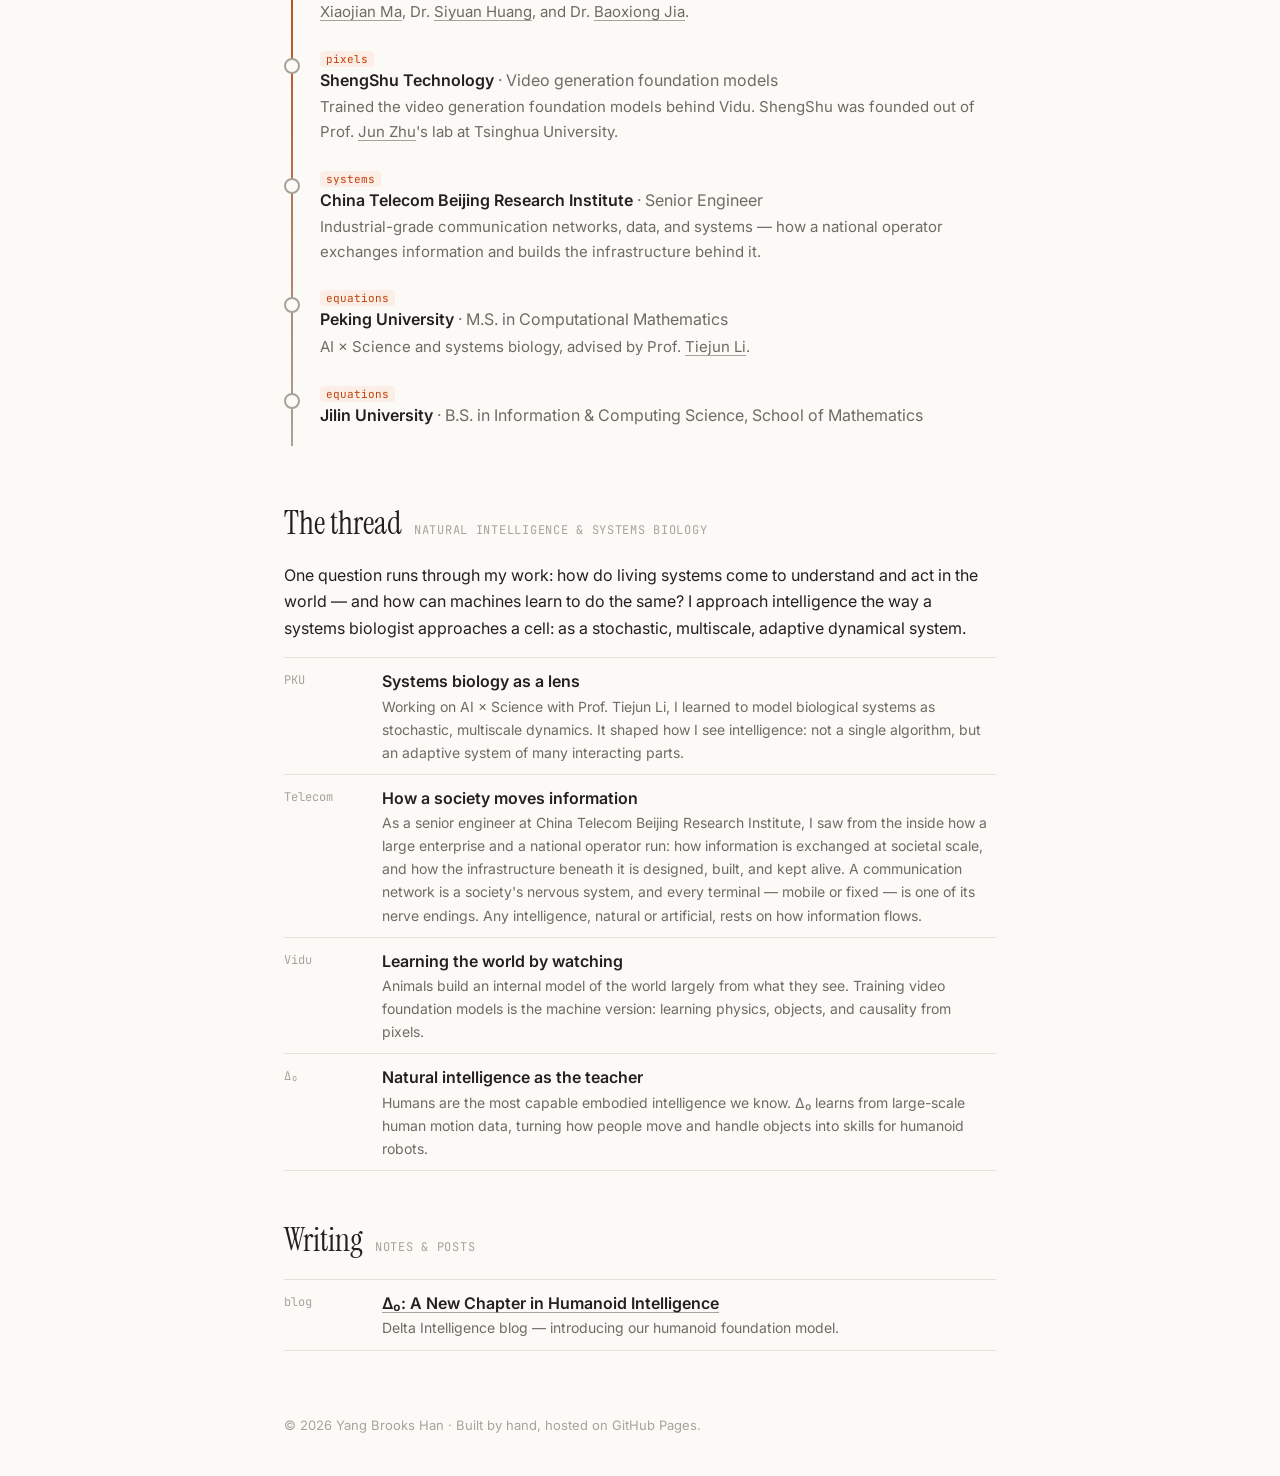
==== commit c07d6a69: "Tie China Telecom experience into the thread" ====
--- a/index.html
+++ b/index.html
@@ -66,7 +66,7 @@
       <div class="feature">
         <span class="eyebrow">Industrial systems</span>
         <h3>Network · Data · Systems</h3>
-        <p>Senior engineer on China Telecom's industrial-grade communication networks, data, and systems.</p>
+        <p>Senior engineer on China Telecom's industrial-grade communication networks, data, and systems — information exchange and infrastructure at societal scale.</p>
       </div>
     </div>
   </section>
@@ -87,7 +87,7 @@
       <li id="p-telecom">
         <div class="when"><span class="tag">systems</span></div>
         <div class="org">China Telecom Beijing Research Institute <span>· Senior Engineer</span></div>
-        <p>Industrial-grade communication networks, data, and systems for China Telecom.</p>
+        <p>Industrial-grade communication networks, data, and systems — how a national operator exchanges information and builds the infrastructure behind it.</p>
       </li>
       <li id="p-math">
         <div class="when"><span class="tag">equations</span></div>
@@ -106,6 +106,7 @@
     <p>One question runs through my work: how do living systems come to understand and act in the world — and how can machines learn to do the same? I approach intelligence the way a systems biologist approaches a cell: as a stochastic, multiscale, adaptive dynamical system.</p>
     <ul class="rows">
       <li><time>PKU</time><div><b>Systems biology as a lens</b><span class="meta">Working on AI × Science with Prof. Tiejun Li, I learned to model biological systems as stochastic, multiscale dynamics. It shaped how I see intelligence: not a single algorithm, but an adaptive system of many interacting parts.</span></div></li>
+      <li><time>Telecom</time><div><b>How a society moves information</b><span class="meta">As a senior engineer at China Telecom Beijing Research Institute, I saw from the inside how a large enterprise and a national operator run: how information is exchanged at societal scale, and how the infrastructure beneath it is designed, built, and kept alive. A communication network is a society's nervous system, and every terminal — mobile or fixed — is one of its nerve endings. Any intelligence, natural or artificial, rests on how information flows.</span></div></li>
       <li><time>Vidu</time><div><b>Learning the world by watching</b><span class="meta">Animals build an internal model of the world largely from what they see. Training video foundation models is the machine version: learning physics, objects, and causality from pixels.</span></div></li>
       <li><time>Δ₀</time><div><b>Natural intelligence as the teacher</b><span class="meta">Humans are the most capable embodied intelligence we know. Δ₀ learns from large-scale human motion data, turning how people move and handle objects into skills for humanoid robots.</span></div></li>
     </ul>
